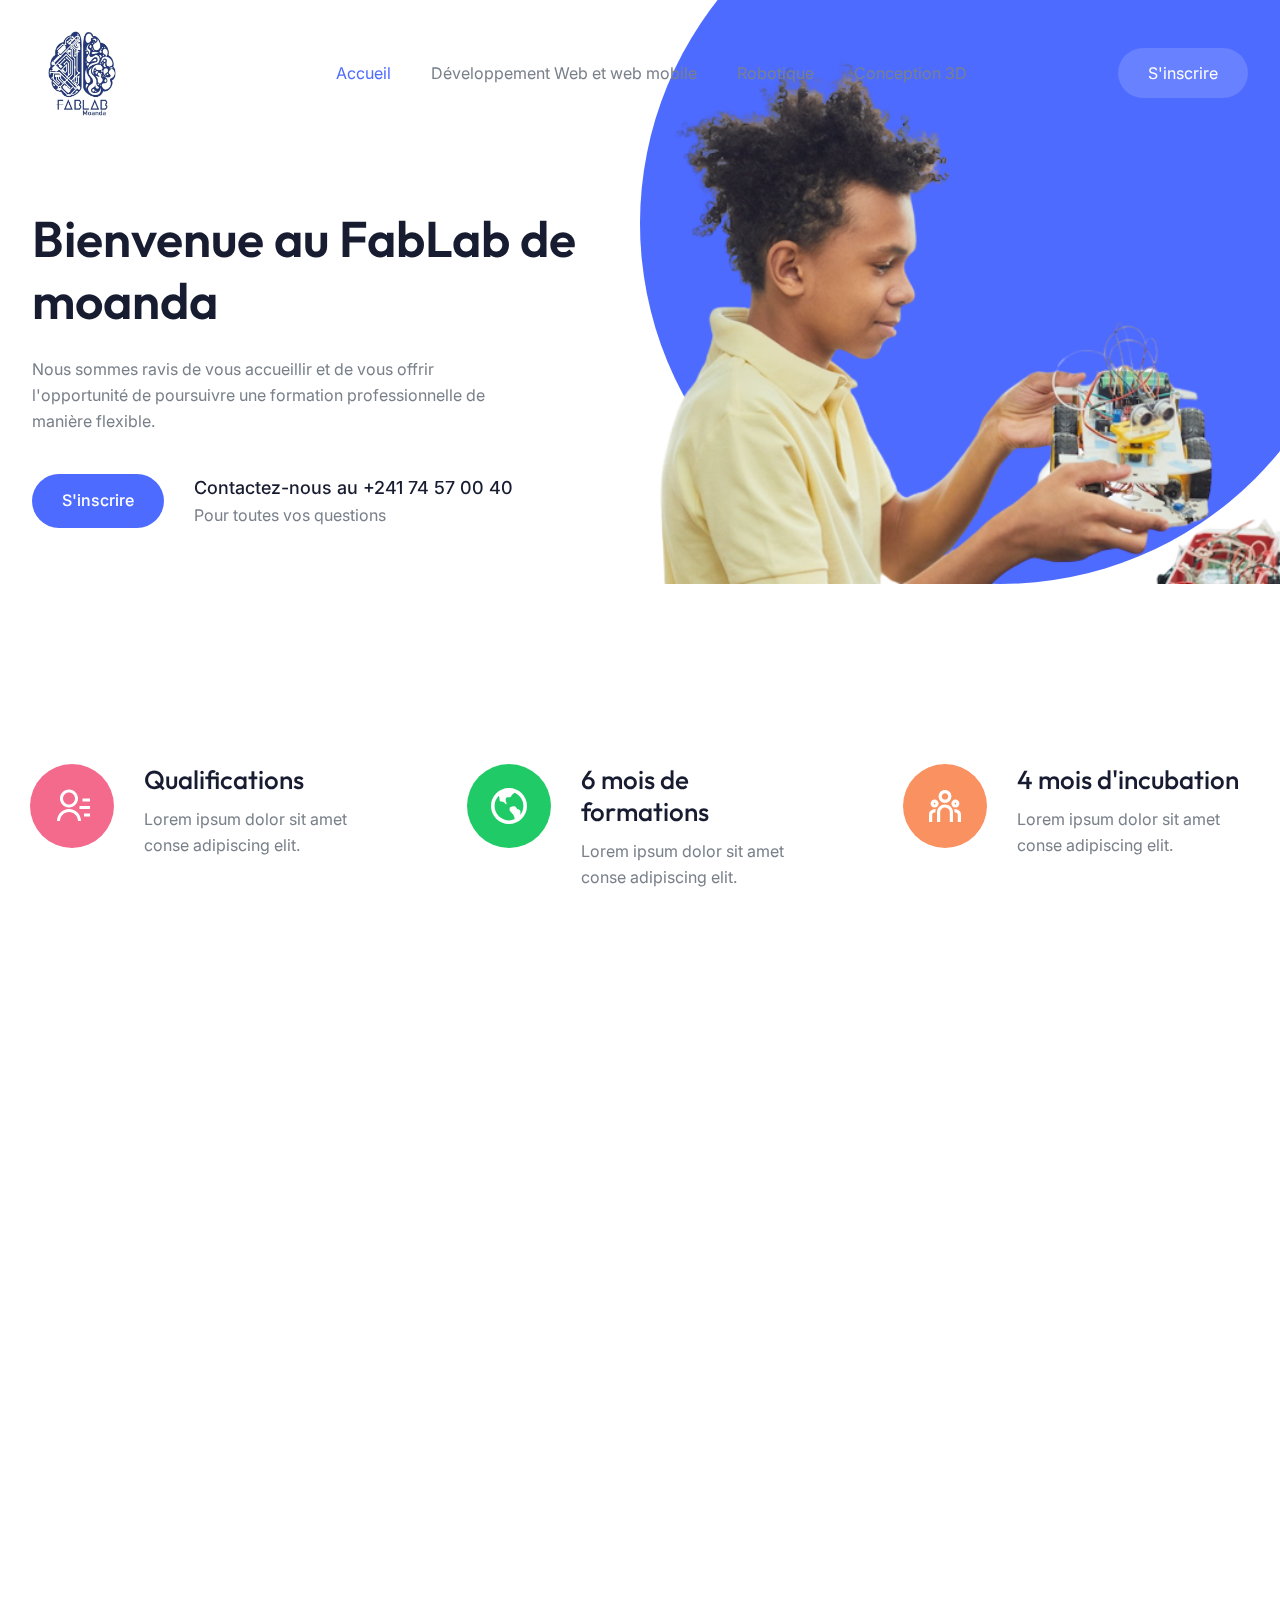
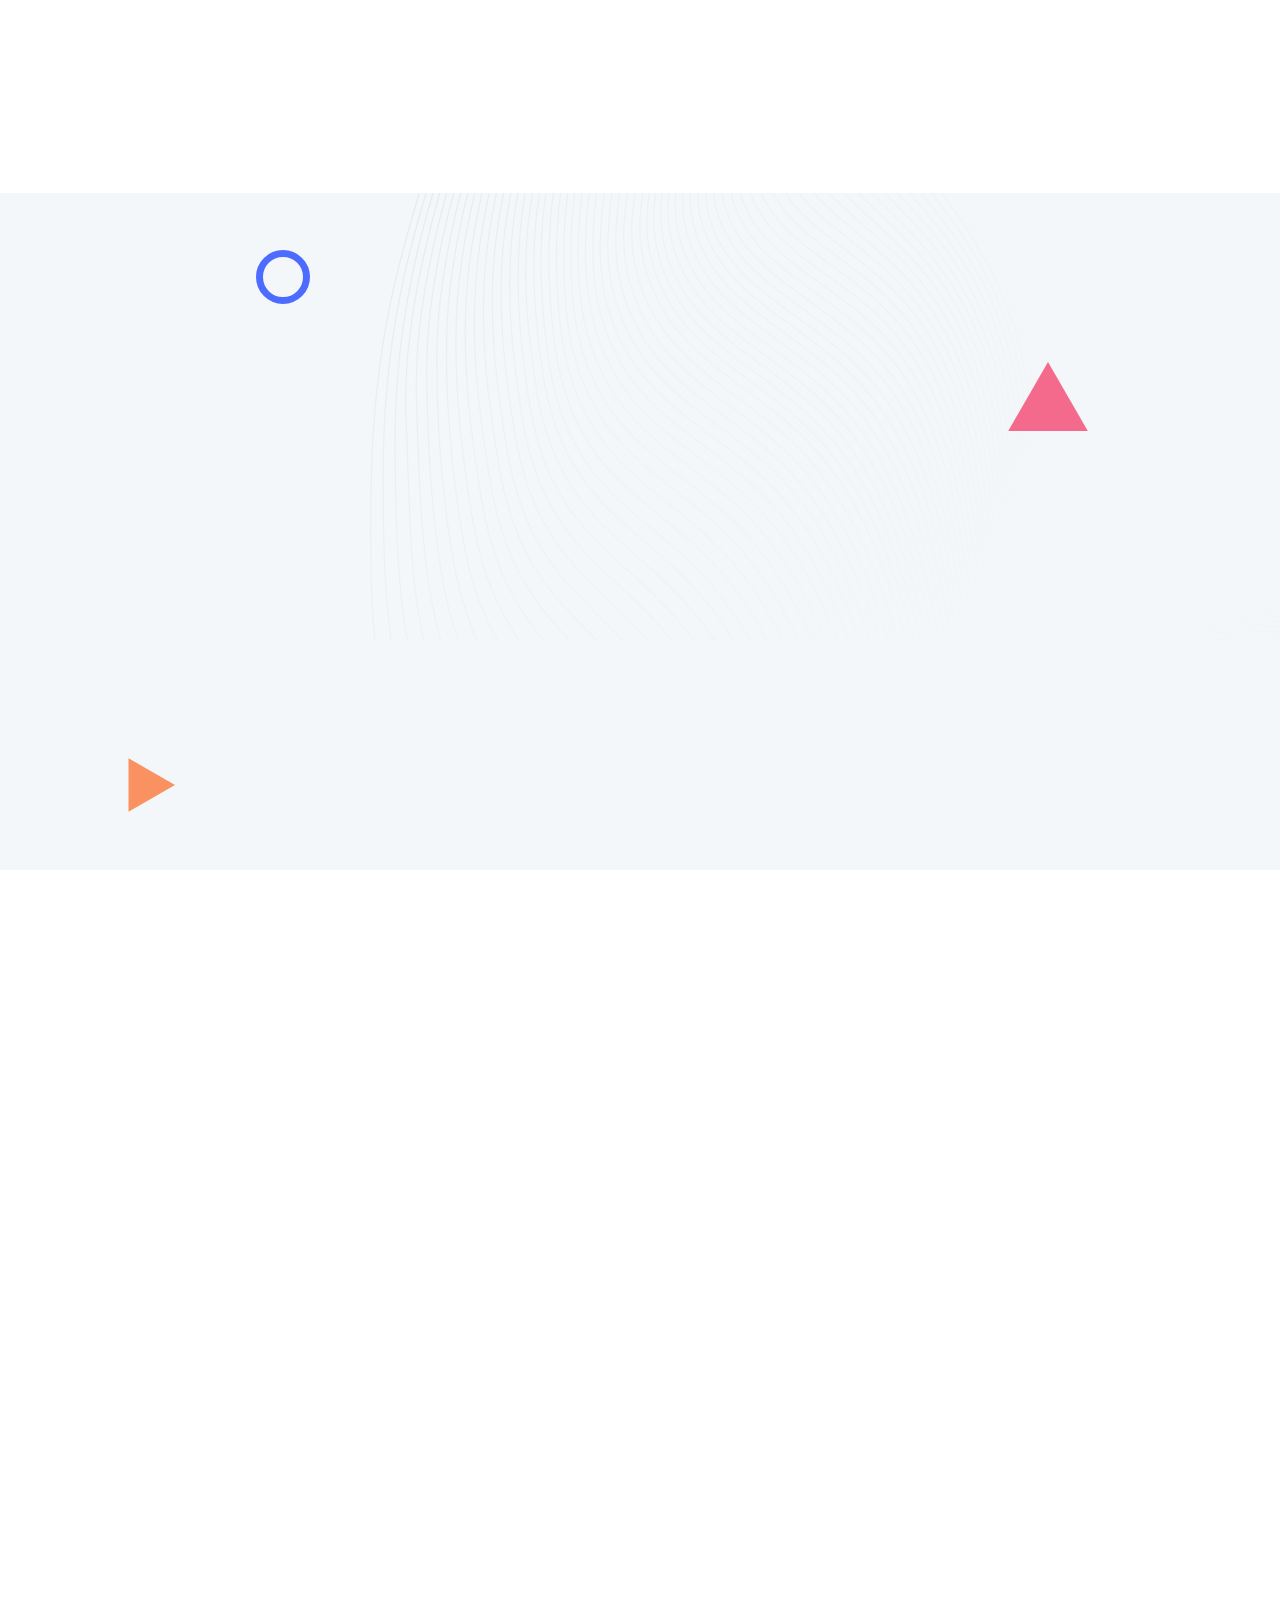
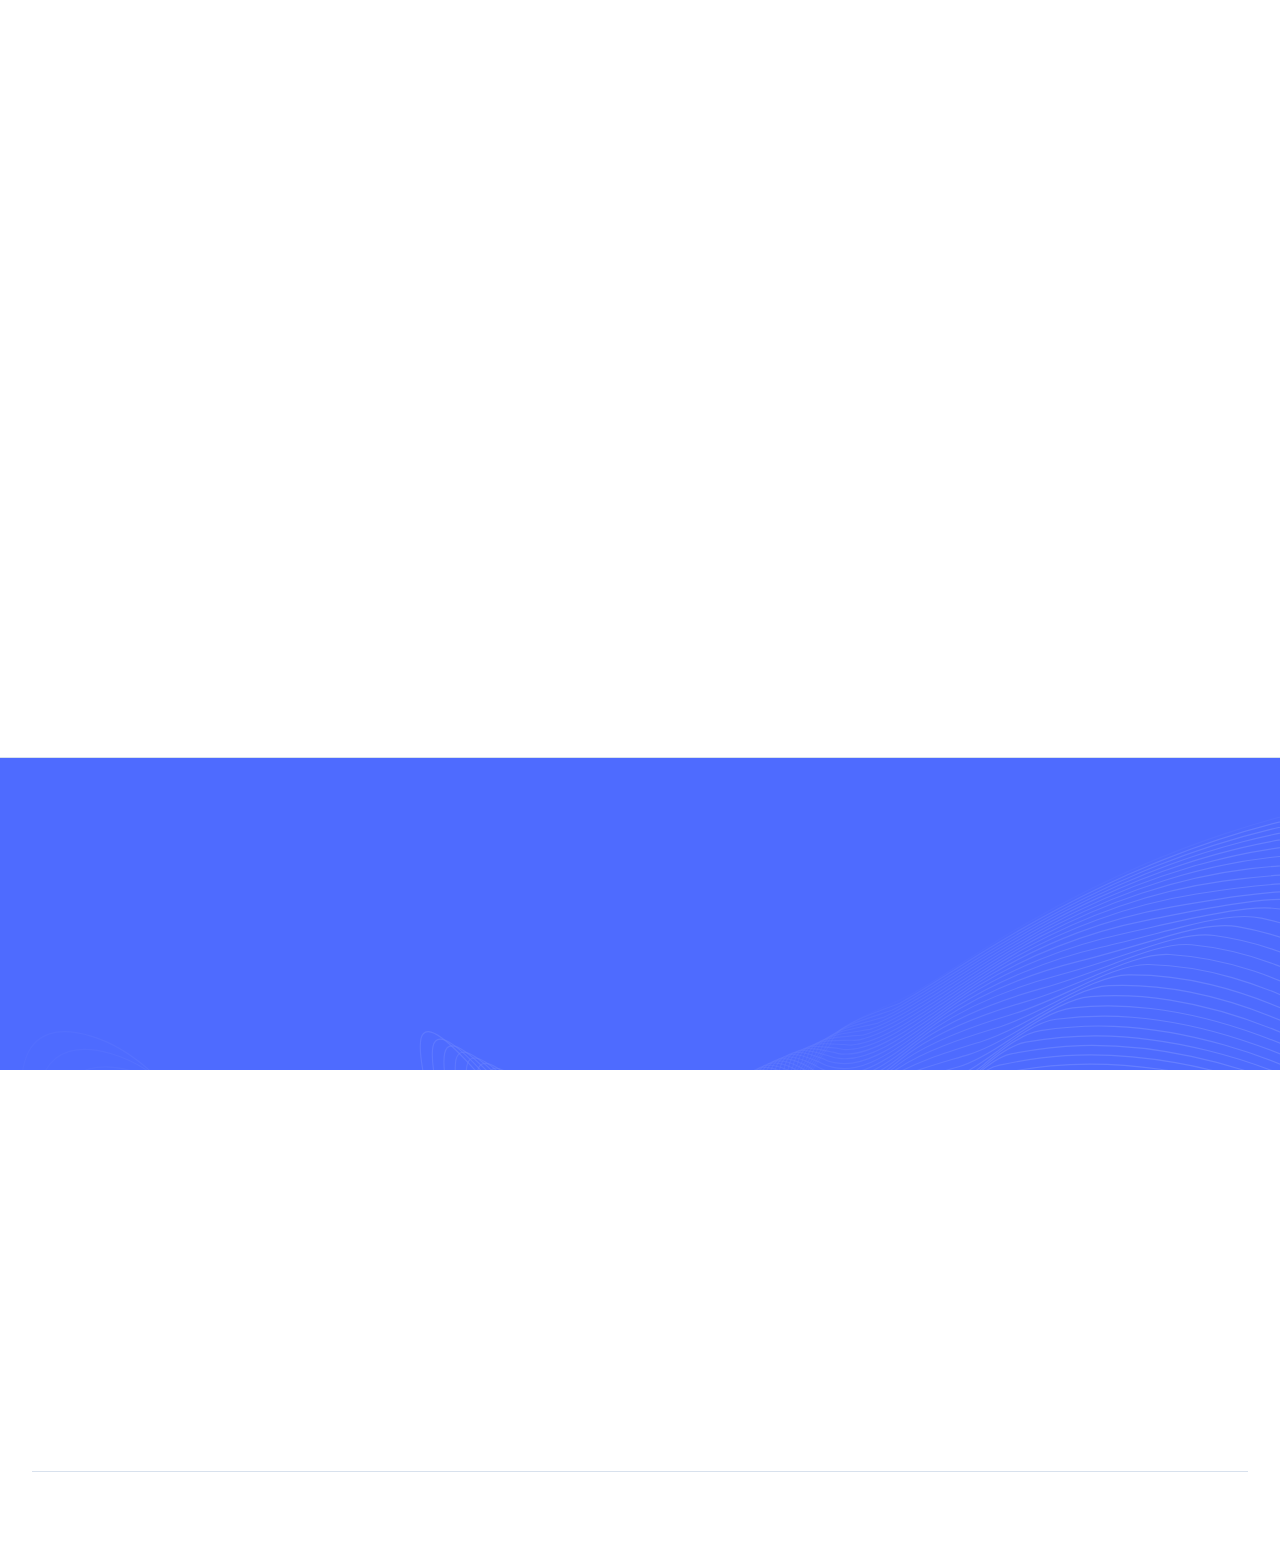
==== index.html @ 54ecd638 "saùme" ====
<!DOCTYPE html>
<html lang="en">
  <head>
    <meta charset="UTF-8" />
    <meta http-equiv="X-UA-Compatible" content="IE=edge" />
    <meta name="viewport" content="width=device-width, initial-scale=1.0" />
    <title>FabLab | Accueil</title>
  <link rel="icon" href="favicon.ico"><link href="style.css" rel="stylesheet"></head>
  <body
    x-data="{ page: 'home', 'darkMode': true, 'stickyMenu': false, 'navigationOpen': false, 'scrollTop': false }"
    x-init="
         darkMode = JSON.parse(localStorage.getItem('darkMode'));
         $watch('darkMode', value => localStorage.setItem('darkMode', JSON.stringify(value)))"
    :class="{'b eh': darkMode === true}"
  >
    <!-- ===== Header Start ===== -->
    <header
  class="g s r vd ya cj"
  :class="{ 'hh sm _k dj bl ll' : stickyMenu }"
  @scroll.window="stickyMenu = (window.pageYOffset > 20) ? true : false"
>
  <div class="bb ze ki xn 2xl:ud-px-0 oo wf yf i">
    <div class="vd to/4 tc wf yf">
      <a href="index.html">
        <img class="om" src="./images/Screenshot_20221228-154338_Lite.jpg" alt="Logo Light" width="100" />
        <img class="xc nm" src="./images/Screenshot_20221228-154338_Lite.jpg" alt="Logo Dark" width="100" />
      </a>

      <!-- Hamburger Toggle BTN -->
      <button class="po rc" @click="navigationOpen = !navigationOpen">
        <span class="rc i pf re pd">
          <span class="du-block h q vd yc">
            <span class="rc i r s eh um tg te rd eb ml jl dl" :class="{ 'ue el': !navigationOpen }"></span>
            <span class="rc i r s eh um tg te rd eb ml jl fl" :class="{ 'ue qr': !navigationOpen }"></span>
            <span class="rc i r s eh um tg te rd eb ml jl gl" :class="{ 'ue hl': !navigationOpen }"></span>
          </span>
          <span class="du-block h q vd yc lf">
            <span class="rc eh um tg ml jl el h na r ve yc" :class="{ 'sd dl': !navigationOpen }"></span>
            <span class="rc eh um tg ml jl qr h s pa vd rd" :class="{ 'sd rr': !navigationOpen }"></span>
          </span>
        </span>
      </button>
      <!-- Hamburger Toggle BTN -->
    </div>

    <div
      class="vd wo/4 sd qo f ho oo wf yf"
      :class="{ 'd hh rm sr td ud qg ug jc yh': navigationOpen }"
    >
      <nav>
        <ul class="tc _o sf yo cg ep">
          <li><a href="index.html" class="xl" :class="{ 'mk': page === 'home' }">Accueil</a></li>
          
          <li><a href="./dev.html" class="xl">Développement Web et web mobile</a></li>
          
          <li><a href="./robotique.html" class="xl" >Robotique</a></li>
          
          
          <li><a href="./3d.html" class="xl">Conception 3D</a></li>
         
          
         
        </ul>
      </nav>

      <div class="tc wf ig pb no">
        

        
        <a href="signup.html" :class="{ 'hh/[0.15]' : page === 'home', 'sh' : page === 'home' && stickyMenu }" class="lk gh dk rg tc wf xf _l gi hi">S'inscrire</a>
      </div>
    </div>
  </div>
</header>

    <!-- ===== Header End ===== -->

    <main>
      <!-- ===== Hero Start ===== -->
      <section class="gj do ir hj sp jr i pg">
        <!-- Hero Images -->
        <div class="xc fn zd/2 2xl:ud-w-187.5 bd 2xl:ud-h-171.5 h q r">
          <img src="images/shape-01.svg" alt="shape" class="xc 2xl:ud-block h t -ud-left-[10%] ua" />
          <img src="images/shape-02.svg" alt="shape" class="xc 2xl:ud-block h u p va" />
          <img src="images/shape-03.svg" alt="shape" class="xc 2xl:ud-block h v w va" />
          <img src="images/shape-04.svg" alt="shape" class="h q r" />
          <img src="./galeries/enginre/pexels-vanessa-loring-7868831-removebg-preview.png" alt="Woman" class="h q r ua" width="737"/>
        </div>

        <!-- Hero Content -->
        <div class="bb ze ki xn 2xl:ud-px-0">
          <div class="tc _o">
            <div class="animate_left jn/2">
              <h1 class="fk vj zp or kk wm wb">Bienvenue au FabLab de moanda</h1>
              <p class="fq">
                Nous sommes ravis de vous accueillir et de vous offrir l'opportunité de poursuivre une formation professionnelle de manière flexible.

              <div class="tc tf yo zf mb">
                <a href="#" class="ek jk lk gh gi hi rg ml il vc _d _l"
                  >S'inscrire</a
                >

                <span class="tc sf">
                  <a href="#" class="inline-block ek xj kk wm"> Contactez-nous au +241 74 57 00 40 </a>
                  <span class="inline-block">Pour toutes vos questions</span>
                </span>
              </div>
            </div>
          </div>
        </div>
      </section>
      <!-- ===== Hero End ===== -->

      <!-- ===== Small Features Start ===== -->
      <section id="features">
        <div class="bb ze ki yn 2xl:ud-px-12.5">
          <div class="tc uf zo xf ap zf bp mq">
            <!-- Small Features Item -->
            <div class="animate_top kn to/3 tc cg oq">
              <div class="tc wf xf cf ae cd rg mh">
                <img src="images/icon-01.svg" alt="Icon" />
              </div>
              <div>
                <h4 class="ek yj go kk wm xb">Qualifications</h4>
                <p>Lorem ipsum dolor sit amet conse adipiscing elit.</p>
              </div>
            </div>

            <!-- Small Features Item -->
            <div class="animate_top kn to/3 tc cg oq">
              <div class="tc wf xf cf ae cd rg nh">
                <img src="images/icon-02.svg" alt="Icon" />
              </div>
              <div>
                <h4 class="ek yj go kk wm xb">6 mois de formations</h4>
                <p>Lorem ipsum dolor sit amet conse adipiscing elit.</p>
              </div>
            </div>

            <!-- Small Features Item -->
            <div class="animate_top kn to/3 tc cg oq">
              <div class="tc wf xf cf ae cd rg oh">
                <img src="images/icon-03.svg" alt="Icon" />
              </div>
              <div>
                <h4 class="ek yj go kk wm xb">4 mois d'incubation</h4>
                <p>Lorem ipsum dolor sit amet conse adipiscing elit.</p>
              </div>
            </div>
          </div>
        </div>
      </section>
      <!-- ===== Small Features End ===== -->

      <!-- ===== About Start ===== -->
      <section class="ji gp uq 2xl:ud-py-35 pg">
        <div class="bb ze ki xn wq">
          <div class="tc wf gg qq">
            <!-- About Images -->
            <div class="animate_left xc gn gg jn/2 i">
              <div>
                <img src="images/shape-05.svg" alt="Shape" class="h -ud-left-5 x" />
                <img src="./galeries/enginre/peti.jpg" alt="About" class="ib" />
                <img src="images/about-02.png" alt="About" />
              </div>
              <div>
                <img src="images/shape-06.svg" alt="Shape" />
                <img src="images/about-03.png" alt="About" class="ob gb" />
                <img src="images/shape-07.svg" alt="Shape" class="bb" />
              </div>
            </div>

            <!-- About Content -->
            <div class="animate_right jn/2">
              <h4 class="ek yj mk gb">Qui sommes nous ?</h4>
              <h2 class="fk vj zp pr kk wm qb">Nous sommes le FabLab de Moanda</h2>
              <p class="uo">Un fablab est un espace de travail et de création qui met à disposition des machines et des outils de fabrication numérique pour permettre aux personnes qui s'y rendent de développer et de réaliser des projets de conception et de fabrication de manière autonome. <br>
              Cette année, à Moanda, la <b>COMILOG</b> offre une formation à toutes personnes passionnées du numérique. 
              </p>

              
            </div>
          </div>
        </div>
      </section>
      <!-- ===== About End ===== -->

      <!-- ===== Team Start ===== -->

      

      <section class="i pg ji gp uq">
        <!-- Bg Shapes -->
        <span class="rc h s r vd fd/5 fh rm"></span>
        <img src="images/shape-08.svg" alt="Shape Bg" class="h q r" />
        <img src="images/shape-09.svg" alt="Shape" class="of h y z/2" />
        <img src="images/shape-10.svg" alt="Shape" class="h _ aa" />
        <img src="images/shape-11.svg" alt="Shape" class="of h m ba" />

        <!-- Section Title Start -->
        <div
          x-data="{ sectionTitle: `Quelles sont nos formations`, sectionTitleText: `Au Fablab de Moanda, nous formons dans trois principaux domaines.`}"
        >
          <div class="animate_top bb ze rj ki xn vq">
    <h2
            x-text="sectionTitle"
            class="fk vj pr kk wm on/5 gq/2 bb _b"
    >
    </h2>
    <p class="bb on/5 wo/5 hq" x-text="sectionTitleText"></p>
</div>


        </div>
        <!-- Section Title End -->

        <!-- =============partie galeries ================================= -->
      <section class="ji gp uq">
        <div class="bb ye ki xn vq jb jo">
          <div class="wc qf pn xo zf iq">
            <!-- Blog Item -->
            <div class="animate_top sg vk rm xm">
              <div class="c rc i z-1 pg">
                <img class="w-full" src="./galeries/emile-perron-xrVDYZRGdw4-unsplash.jpg" alt="Blog" />

                
              </div>

              <div class="yh">
                <div class="tc uf wf ag jq">
                  
                  <div class="tc wf ag">
                    <img src="images/icon-calender.svg" alt="Calender" />
                    <p>Durée: <b>10 mois</b></p>
                  </div>
                </div>
                <h4 class="ek tj ml il kk wm xl eq lb">
                  <a href="blog-single.html">Développement web et web mobile</a>
                </h4>
                <br>
                <a href="./blog-single.html" class="vc ek rg lk gh sl ml il gi hi"
                    >Voir plus</a
                  >
              </div>
            </div>

            <!-- Blog Item -->
            <div class="animate_top sg vk rm xm">
              <div class="c rc i z-1 pg">
                <img class="w-full" src="./galeries/possessed-photography-g29arbbvPjo-unsplash.jpg" alt="Blog" />

                
              </div>

              <div class="yh">
                <div class="tc uf wf ag jq">
                  <div class="tc wf ag">
                    <img src="images/icon-calender.svg" alt="Calender" />
                    <p>Durée: <b>10 mois</b></p>
                  </div>
                </div>
                <h4 class="ek tj ml il kk wm xl eq lb">
                  <a href="blog-single.html">Robotique</a>
                </h4>
                <br>
                <a href="./blog-single.html" class="vc ek rg lk gh sl ml il gi hi"
                    >Voir plus</a
                  >
              </div>
              
            </div>

            <!-- Blog Item -->
            <div class="animate_top sg vk rm xm">
              <div class="c rc i z-1 pg">
                <img class="w-full" src="./galeries/M4-PLANT-3D-Rohrleitungsbau.png" alt="Blog" />

                
              </div>

              <div class="yh">
                <div class="tc uf wf ag jq">
                  <div class="tc wf ag">
                    <img src="images/icon-calender.svg" alt="Calender" />
                    <p>Durée: <b>10 mois</b></p>
                  </div>
                </div>
                <h4 class="ek tj ml il kk wm xl eq lb">
                  <a href="blog-single.html">Conception 3D</a>
                </h4>
                <br>
                <a href="./blog-single.html" class="vc ek rg lk gh sl ml il gi hi"
                    >Voir plus</a
                  >
              </div>
            </div>

            

            

            

          
          <!-- Pagination -->
        </div>
      </section>

      <!-- ================fIN Galerie============================ -->
      </section>
      <!-- ===== Team End ===== -->

      <!-- ===== Services Start ===== -->
      <section class="lj tp kr">
        <!-- Section Title Start -->
        <div
          x-data="{ sectionTitle: `Comment la formation se déroulera ?`, sectionTitleText: `Notre formation est composée de trois principales étapes`}"
        >
          <div class="animate_top bb ze rj ki xn vq">
    <h2
            x-text="sectionTitle"
            class="fk vj pr kk wm on/5 gq/2 bb _b"
    >
    </h2>
    <p class="bb on/5 wo/5 hq" x-text="sectionTitleText"></p>
</div>


        </div>
        <!-- Section Title End -->

        <div class="bb ze ki xn yq mb en">
          <div class="wc qf pn xo ng">
            <!-- Service Item -->
            <div class="animate_top sg oi pi zq ml il am cn _m">
              <img src="images/icon-04.svg" alt="Icon" />
              <h4 class="ek zj kk wm nb _b">Qualifications</h4>
              <p>Pendant environ 1 mois, les profils des participants seront en observation. </p>
            </div>

            <!-- Service Item -->
            <div class="animate_top sg oi pi zq ml il am cn _m">
              <img src="images/icon-05.svg" alt="Icon" />
              <h4 class="ek zj kk wm nb _b">6 mois de formations</h4>
              <p>Pendant ces 6 mois, les personnes qualifiées apprendrons des compétences techniniques avec des coachs pour chaque domaine</p>
            </div>

            <!-- Service Item -->
            <div class="animate_top sg oi pi zq ml il am cn _m">
              <img src="images/icon-06.svg" alt="Icon" />
              <h4 class="ek zj kk wm nb _b">4 mois d'incubation</h4>
              <p>Pendant ce temps, les apprenants seronst en immersion dans la <b>COMILOG</b></p>
            </div>

            
          </div>
        </div>
      </section>
      <!-- ===== Services End ===== -->

      <!-- ===== Pricing Table Start ===== -->
      
      <!-- ===== Pricing Table End ===== -->

      <!-- ===== Projects Start ===== -->
      
      <!-- ===== Projects End ===== -->

      <!-- ===== Testimonials Start ===== -->
      

      
      <!-- ===== Counter End ===== -->

      <!-- ===== Clients Start ===== -->
      <section class="pj vp mr">
        <!-- Section Title Start -->
        <div
          x-data="{ sectionTitle: `Nos partenaires`, sectionTitleText: `Plusieurs entreprises nous ont fait confiance et nous ont aidé dans ce projet.`}"
        >
          <div class="animate_top bb ze rj ki xn vq">
    <h2
            x-text="sectionTitle"
            class="fk vj pr kk wm on/5 gq/2 bb _b"
    >
    </h2>
    <p class="bb on/5 wo/5 hq" x-text="sectionTitleText"></p>
</div>


        </div>
        <!-- Section Title End -->

        <div class="bb ze ah ch pm hj xp ki xn 2xl:ud-px-49 bc">
          <div class="wc rf qn zf cp kq xf wf">
            <a href="#" class="rc animate_top">
              <img class="th wl ml il zl om" src="./logo/comilog_1.jpg" alt="Clients" />
              
            </a>
            <a href="#" class="rc animate_top">
              <img class="tk ml il zl om" src="./logo/footer-logo.png" alt="Clients" />
              
            </a>
            <a href="#" class="rc animate_top">
              <img class="tk ml il zl om" src="./logo/téléchargement (4).jpg" alt="Clients" />
              
            </a>
            <a href="#" class="rc animate_top">
              <img class="tk ml il zl om" src="./logo/téléchargement (5).jpg" alt="Clients" />
              
            </a>
            <a href="#" class="rc animate_top">
              <img class="tk ml il zl om" src="./logo/téléchargement (5).png" alt="Clients" />
              
            </a>
            <a href="#" class="rc animate_top">
              <img class="tk ml il zl om" src="./logo/vignette_simplon.png" alt="Clients" />
              
            </a>
          </div>
        </div>
      </section>
      <!-- ===== Clients End ===== -->

      

      
      <!-- ===== Contact End ===== -->

      <!-- ===== CTA Start ===== -->
      <section class="i pg gh ji">
  <!-- Bg Shape -->
  <img class="h p q" src="images/shape-16.svg" alt="Bg Shape" />

  <div class="bb ye i z-10 ki xn dr">
    <div class="tc uf sn tn un gg">
      <div class="animate_left to/2">
        <h2 class="fk vj zp pr lk ac">
            Ne ratez pas cette opportunité qui peut changer votre vie !
        </h2>
        <p class="lk">
            .
        </p>
      </div>
      <div class="animate_right bf">
        <a href="#" class="vc ek kk hh rg ol il cm gi hi">
            S'inscrire
        </a>
      </div>
    </div>
  </div>
</section>

      <!-- ===== CTA End ===== -->
    </main>
    <!-- ===== Footer Start ===== -->
    <footer>
  <div class="bb ze ki xn 2xl:ud-px-0">
    <!-- Footer Top -->
    <div class="ji gp">
      <div class="tc uf ap gg fp">
        <div class="animate_top zd/2 to/4">
          <a href="index.html">
            <img src="./images/Screenshot_20221228-154338_Lite.jpg" alt="Logo" class="om" width="100" />
           
          </a>

          <p class="lc fb">Merci d'avoir visité notre site web</p>

          <ul class="tc wf cg">
            <li>
              <a href="#">
                <svg class="vh ul cl il" width="24" height="24" viewBox="0 0 24 24" fill="none" xmlns="http://www.w3.org/2000/svg">
                  <g clip-path="url(#clip0_48_1499)">
                    <path d="M14 13.5H16.5L17.5 9.5H14V7.5C14 6.47 14 5.5 16 5.5H17.5V2.14C17.174 2.097 15.943 2 14.643 2C11.928 2 10 3.657 10 6.7V9.5H7V13.5H10V22H14V13.5Z" fill="" />
                  </g>
                  <defs>
                    <clipPath id="clip0_48_1499">
                      <rect width="24" height="24" fill="white" />
                    </clipPath>
                  </defs>
                </svg>
              </a>
            </li>
            <li>
              <a href="#">
                <svg class="vh ul cl il" width="24" height="24" viewBox="0 0 24 24" fill="none" xmlns="http://www.w3.org/2000/svg">
                  <g clip-path="url(#clip0_48_1502)">
                    <path
                      d="M22.162 5.65593C21.3985 5.99362 20.589 6.2154 19.76 6.31393C20.6337 5.79136 21.2877 4.96894 21.6 3.99993C20.78 4.48793 19.881 4.82993 18.944 5.01493C18.3146 4.34151 17.4803 3.89489 16.5709 3.74451C15.6615 3.59413 14.7279 3.74842 13.9153 4.18338C13.1026 4.61834 12.4564 5.30961 12.0771 6.14972C11.6978 6.98983 11.6067 7.93171 11.818 8.82893C10.1551 8.74558 8.52832 8.31345 7.04328 7.56059C5.55823 6.80773 4.24812 5.75098 3.19799 4.45893C2.82628 5.09738 2.63095 5.82315 2.63199 6.56193C2.63199 8.01193 3.36999 9.29293 4.49199 10.0429C3.828 10.022 3.17862 9.84271 2.59799 9.51993V9.57193C2.59819 10.5376 2.93236 11.4735 3.54384 12.221C4.15532 12.9684 5.00647 13.4814 5.95299 13.6729C5.33661 13.84 4.6903 13.8646 4.06299 13.7449C4.32986 14.5762 4.85 15.3031 5.55058 15.824C6.25117 16.345 7.09712 16.6337 7.96999 16.6499C7.10247 17.3313 6.10917 17.8349 5.04687 18.1321C3.98458 18.4293 2.87412 18.5142 1.77899 18.3819C3.69069 19.6114 5.91609 20.2641 8.18899 20.2619C15.882 20.2619 20.089 13.8889 20.089 8.36193C20.089 8.18193 20.084 7.99993 20.076 7.82193C20.8949 7.2301 21.6016 6.49695 22.163 5.65693L22.162 5.65593Z"
                      fill=""
                    />
                  </g>
                  <defs>
                    <clipPath id="clip0_48_1502">
                      <rect width="24" height="24" fill="white" />
                    </clipPath>
                  </defs>
                </svg>
              </a>
            </li>
            <li>
              <a href="#">
                <svg class="vh ul cl il" width="24" height="24" viewBox="0 0 24 24" fill="none" xmlns="http://www.w3.org/2000/svg">
                  <g clip-path="url(#clip0_48_1505)">
                    <path
                      d="M6.94 5.00002C6.93974 5.53046 6.72877 6.03906 6.35351 6.41394C5.97825 6.78883 5.46944 6.99929 4.939 6.99902C4.40857 6.99876 3.89997 6.78779 3.52508 6.41253C3.1502 6.03727 2.93974 5.52846 2.94 4.99802C2.94027 4.46759 3.15124 3.95899 3.5265 3.5841C3.90176 3.20922 4.41057 2.99876 4.941 2.99902C5.47144 2.99929 5.98004 3.21026 6.35492 3.58552C6.72981 3.96078 6.94027 4.46959 6.94 5.00002ZM7 8.48002H3V21H7V8.48002ZM13.32 8.48002H9.34V21H13.28V14.43C13.28 10.77 18.05 10.43 18.05 14.43V21H22V13.07C22 6.90002 14.94 7.13002 13.28 10.16L13.32 8.48002Z"
                      fill=""
                    />
                  </g>
                  <defs>
                    <clipPath id="clip0_48_1505">
                      <rect width="24" height="24" fill="white" />
                    </clipPath>
                  </defs>
                </svg>
              </a>
            </li>
            <li>
              <a href="#">
                <svg class="vh ul cl il" width="24" height="24" viewBox="0 0 24 24" xmlns="http://www.w3.org/2000/svg">
                  <g clip-path="url(#clip0_48_1508)">
                    <path
                      d="M7.443 5.3501C8.082 5.3501 8.673 5.4001 9.213 5.5481C9.70301 5.63814 10.1708 5.82293 10.59 6.0921C10.984 6.3391 11.279 6.6861 11.475 7.1311C11.672 7.5761 11.77 8.1211 11.77 8.7141C11.77 9.4071 11.623 10.0001 11.279 10.4451C10.984 10.8911 10.492 11.2861 9.902 11.5831C10.738 11.8311 11.377 12.2761 11.77 12.8691C12.164 13.4631 12.41 14.2051 12.41 15.0461C12.41 15.7391 12.262 16.3321 12.016 16.8271C11.77 17.3221 11.377 17.7671 10.934 18.0641C10.4528 18.3825 9.92084 18.6165 9.361 18.7561C8.771 18.9051 8.181 19.0041 7.591 19.0041H1V5.3501H7.443ZM7.049 10.8901C7.59 10.8901 8.033 10.7421 8.377 10.4951C8.721 10.2481 8.869 9.8021 8.869 9.2581C8.869 8.9611 8.819 8.6641 8.721 8.4671C8.623 8.2691 8.475 8.1201 8.279 7.9721C8.082 7.8731 7.885 7.7741 7.639 7.7251C7.393 7.6751 7.148 7.6751 6.852 7.6751H4V10.8911H7.05L7.049 10.8901ZM7.197 16.7281C7.492 16.7281 7.787 16.6781 8.033 16.6291C8.28138 16.5819 8.51628 16.4805 8.721 16.3321C8.92139 16.1873 9.08903 16.002 9.213 15.7881C9.311 15.5411 9.41 15.2441 9.41 14.8981C9.41 14.2051 9.213 13.7101 8.82 13.3641C8.426 13.0671 7.885 12.9191 7.246 12.9191H4V16.7291H7.197V16.7281ZM16.689 16.6781C17.082 17.0741 17.672 17.2721 18.459 17.2721C19 17.2721 19.492 17.1241 19.885 16.8771C20.279 16.5801 20.525 16.2831 20.623 15.9861H23.033C22.639 17.1731 22.049 18.0141 21.263 18.5581C20.475 19.0531 19.541 19.3501 18.41 19.3501C17.6864 19.3523 16.9688 19.2179 16.295 18.9541C15.6887 18.7266 15.148 18.3529 14.721 17.8661C14.2643 17.4107 13.9267 16.8498 13.738 16.2331C13.492 15.5901 13.393 14.8981 13.393 14.1061C13.393 13.3641 13.492 12.6721 13.738 12.0281C13.9745 11.4082 14.3245 10.8378 14.77 10.3461C15.213 9.9011 15.754 9.5061 16.344 9.2581C17.0007 8.99416 17.7022 8.85969 18.41 8.8621C19.246 8.8621 19.984 9.0111 20.623 9.3571C21.263 9.7031 21.754 10.0991 22.148 10.6931C22.5499 11.2636 22.8494 11.8998 23.033 12.5731C23.131 13.2651 23.18 13.9581 23.131 14.7491H16C16 15.5411 16.295 16.2831 16.689 16.6791V16.6781ZM19.787 11.4841C19.443 11.1381 18.902 10.9401 18.262 10.9401C17.82 10.9401 17.475 11.0391 17.18 11.1871C16.885 11.3361 16.689 11.5341 16.492 11.7321C16.311 11.9234 16.1912 12.1643 16.148 12.4241C16.098 12.6721 16.049 12.8691 16.049 13.0671H20.475C20.377 12.3251 20.131 11.8311 19.787 11.4841V11.4841ZM15.459 6.2901H20.967V7.6261H15.46V6.2901H15.459Z"
                    />
                  </g>
                  <defs>
                    <clipPath id="clip0_48_1508">
                      <rect width="24" height="24" fill="white" />
                    </clipPath>
                  </defs>
                </svg>
              </a>
            </li>
          </ul>
        </div>

        <div class="vd ro tc sf rn un gg vn">
          <div class="animate_top">
            <h4 class="kk wm tj ec">Quick Links</h4>

            <ul>
              <li><a href="#" class="sc xl vb">Accueil</a></li>
              <li><a href="#" class="sc xl vb">Nos formations</a></li>
              
            </ul>
          </div>

          <div class="animate_top">
            <h4 class="kk wm tj ec">Services</h4>

            <ul>
              <li><a href="#" class="sc xl vb">Développement Web</a></li>
              <li><a href="#" class="sc xl vb">Conception 3D</a></li>
              <li><a href="#" class="sc xl vb">Robotique</a></li>
            
            </ul>
          </div>

          

          <div class="animate_top">
          </div>

        </div>
      </div>
    </div>
    <!-- Footer Top -->

    <!-- Footer Bottom -->
    <div class="bh ch pm tc uf sf yo wf xf ap cg fp bj">
      <div class="animate_top">
        <ul class="tc wf gg">
          <li><a href="#" class="xl">Fr</a></li>
          
        </ul>
      </div>

      <div class="animate_top">
        <p>&copy; 2023. Tous droits réservés par <b>OGOOUE LABS</b></p>
      </div>
    </div>
    <!-- Footer Bottom -->
  </div>
</footer>

    <!-- ===== Footer End ===== -->

    <!-- ====== Back To Top Start ===== -->
    <button
  class="xc wf xf ie ld vg sr gh tr g sa ta _a"
  @click="window.scrollTo({top: 0, behavior: 'smooth'})"
  @scroll.window="scrollTop = (window.pageYOffset > 50) ? true : false"
  :class="{ 'uc' : scrollTop }"
>
  <svg class="uh se qd" xmlns="http://www.w3.org/2000/svg" viewBox="0 0 512 512">
    <path d="M233.4 105.4c12.5-12.5 32.8-12.5 45.3 0l192 192c12.5 12.5 12.5 32.8 0 45.3s-32.8 12.5-45.3 0L256 173.3 86.6 342.6c-12.5 12.5-32.8 12.5-45.3 0s-12.5-32.8 0-45.3l192-192z" />
  </svg>
</button>

    <!-- ====== Back To Top End ===== -->

    <script>
      //  Pricing Table
      const setup = () => {
        return {
          isNavOpen: false,

          billPlan: 'monthly',

          plans: [
            {
              name: 'Starter',
              price: {
                monthly: 29,
                annually: 29 * 12 - 199,
              },
              features: ['400 GB Storaget', 'Unlimited Photos & Videos', 'Exclusive Support'],
            },
            {
              name: 'Growth Plan',
              price: {
                monthly: 59,
                annually: 59 * 12 - 100,
              },
              features: ['400 GB Storaget', 'Unlimited Photos & Videos', 'Exclusive Support'],
            },
            {
              name: 'Business',
              price: {
                monthly: 139,
                annually: 139 * 12 - 100,
              },
              features: ['400 GB Storaget', 'Unlimited Photos & Videos', 'Exclusive Support'],
            },
          ],
        };
      };
    </script>
  <script defer src="bundle.js"></script></body>
</html>
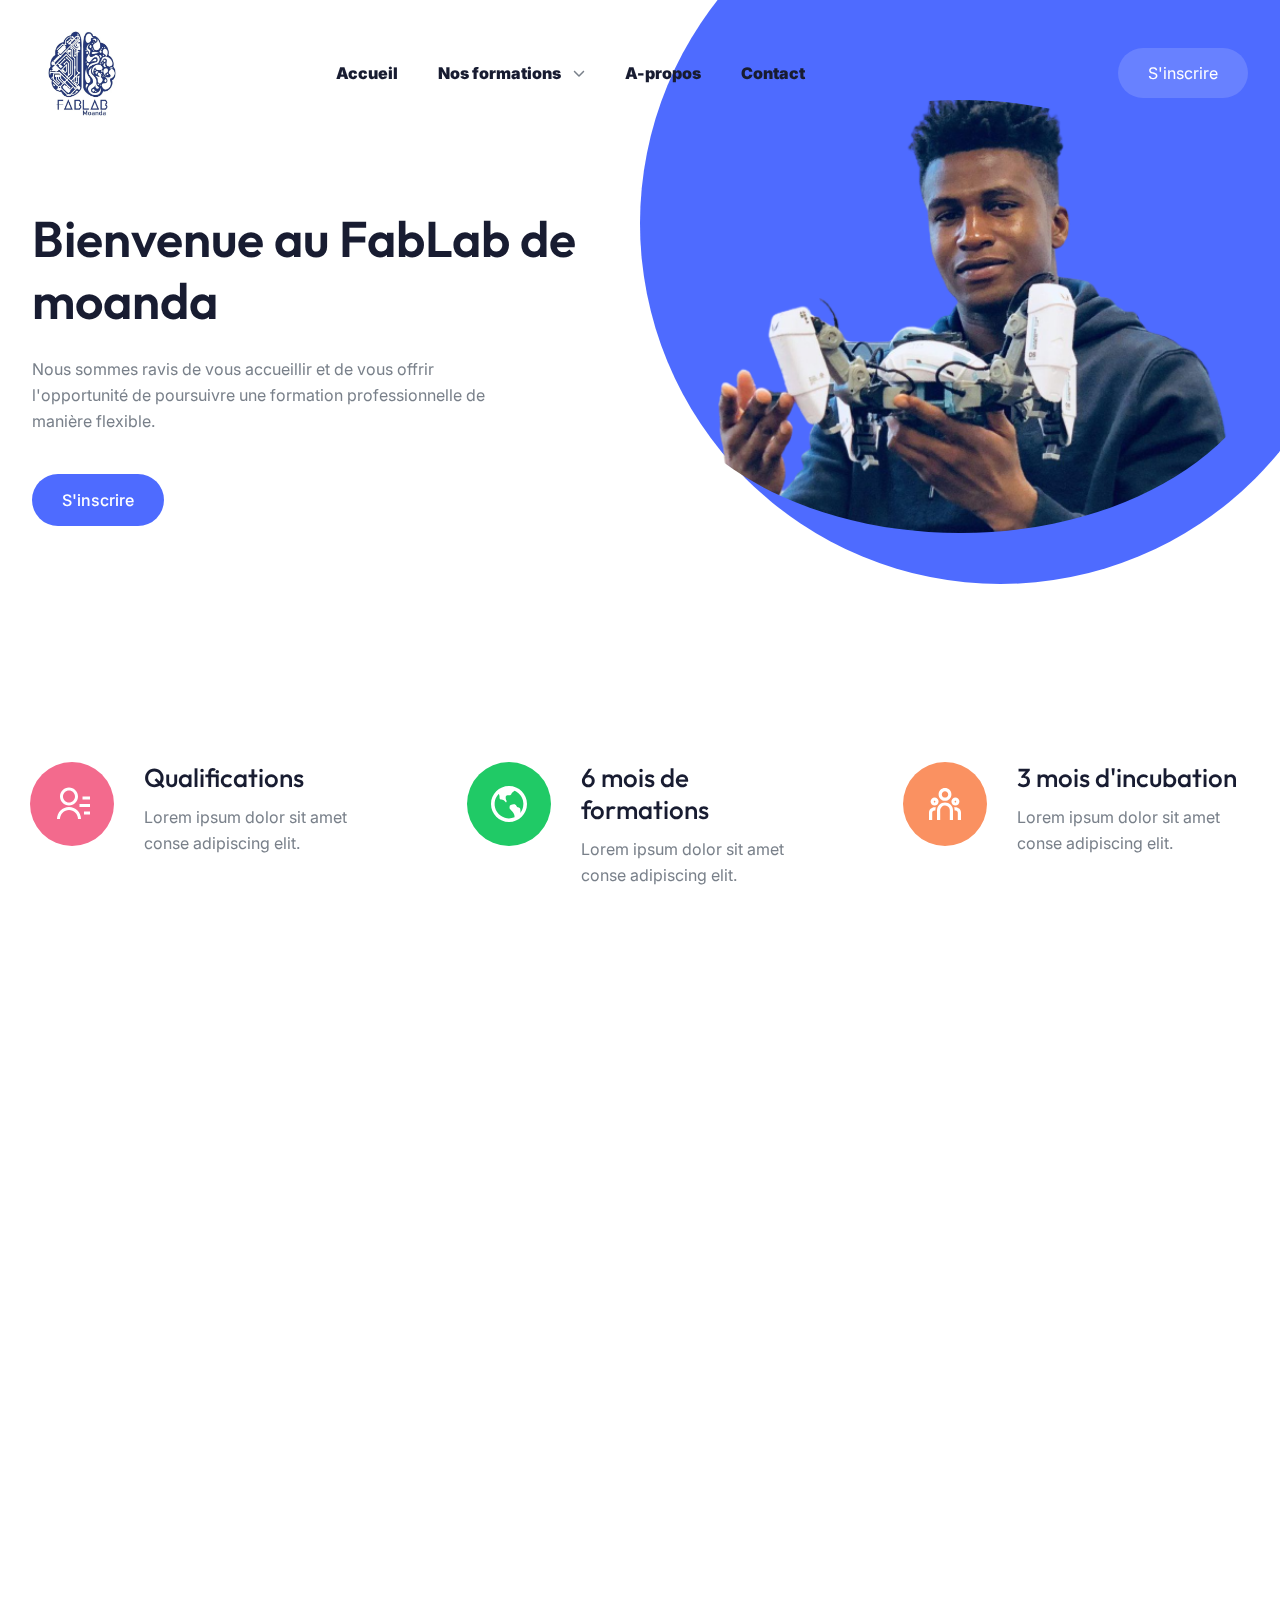
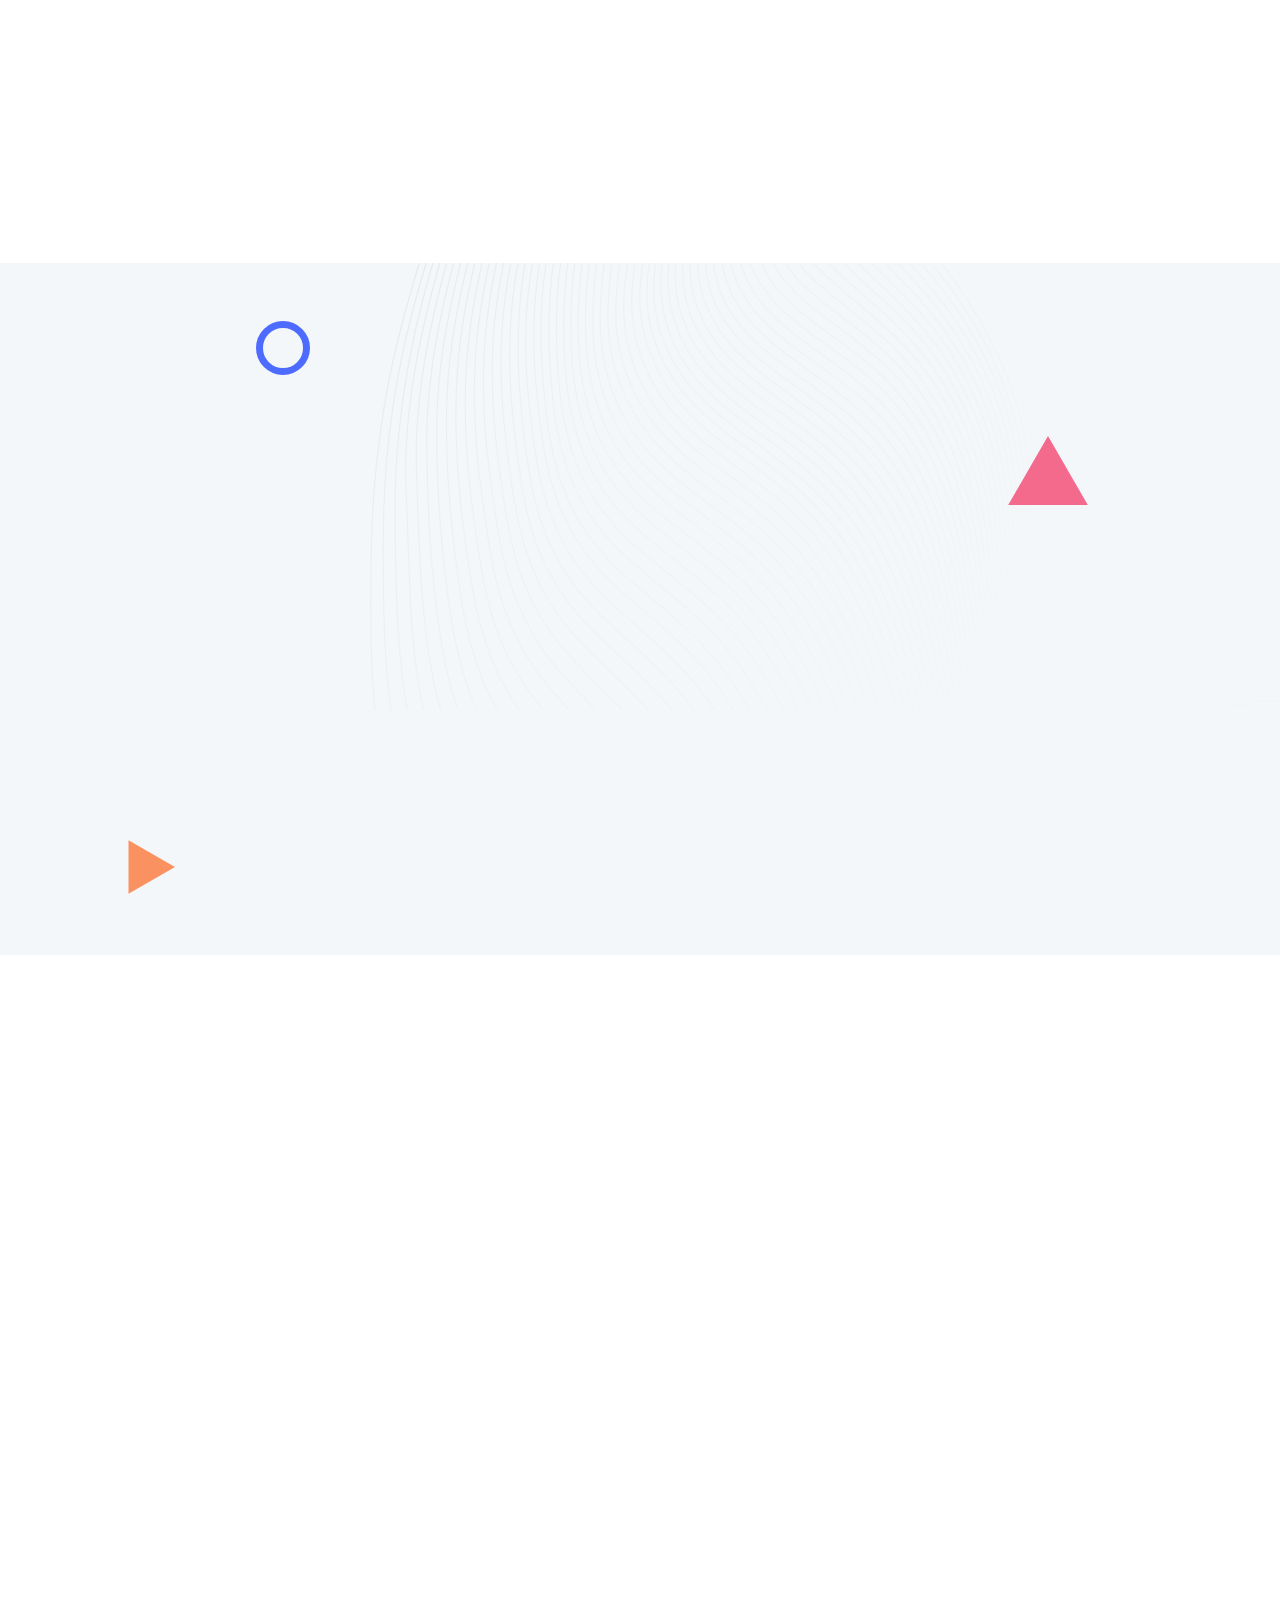
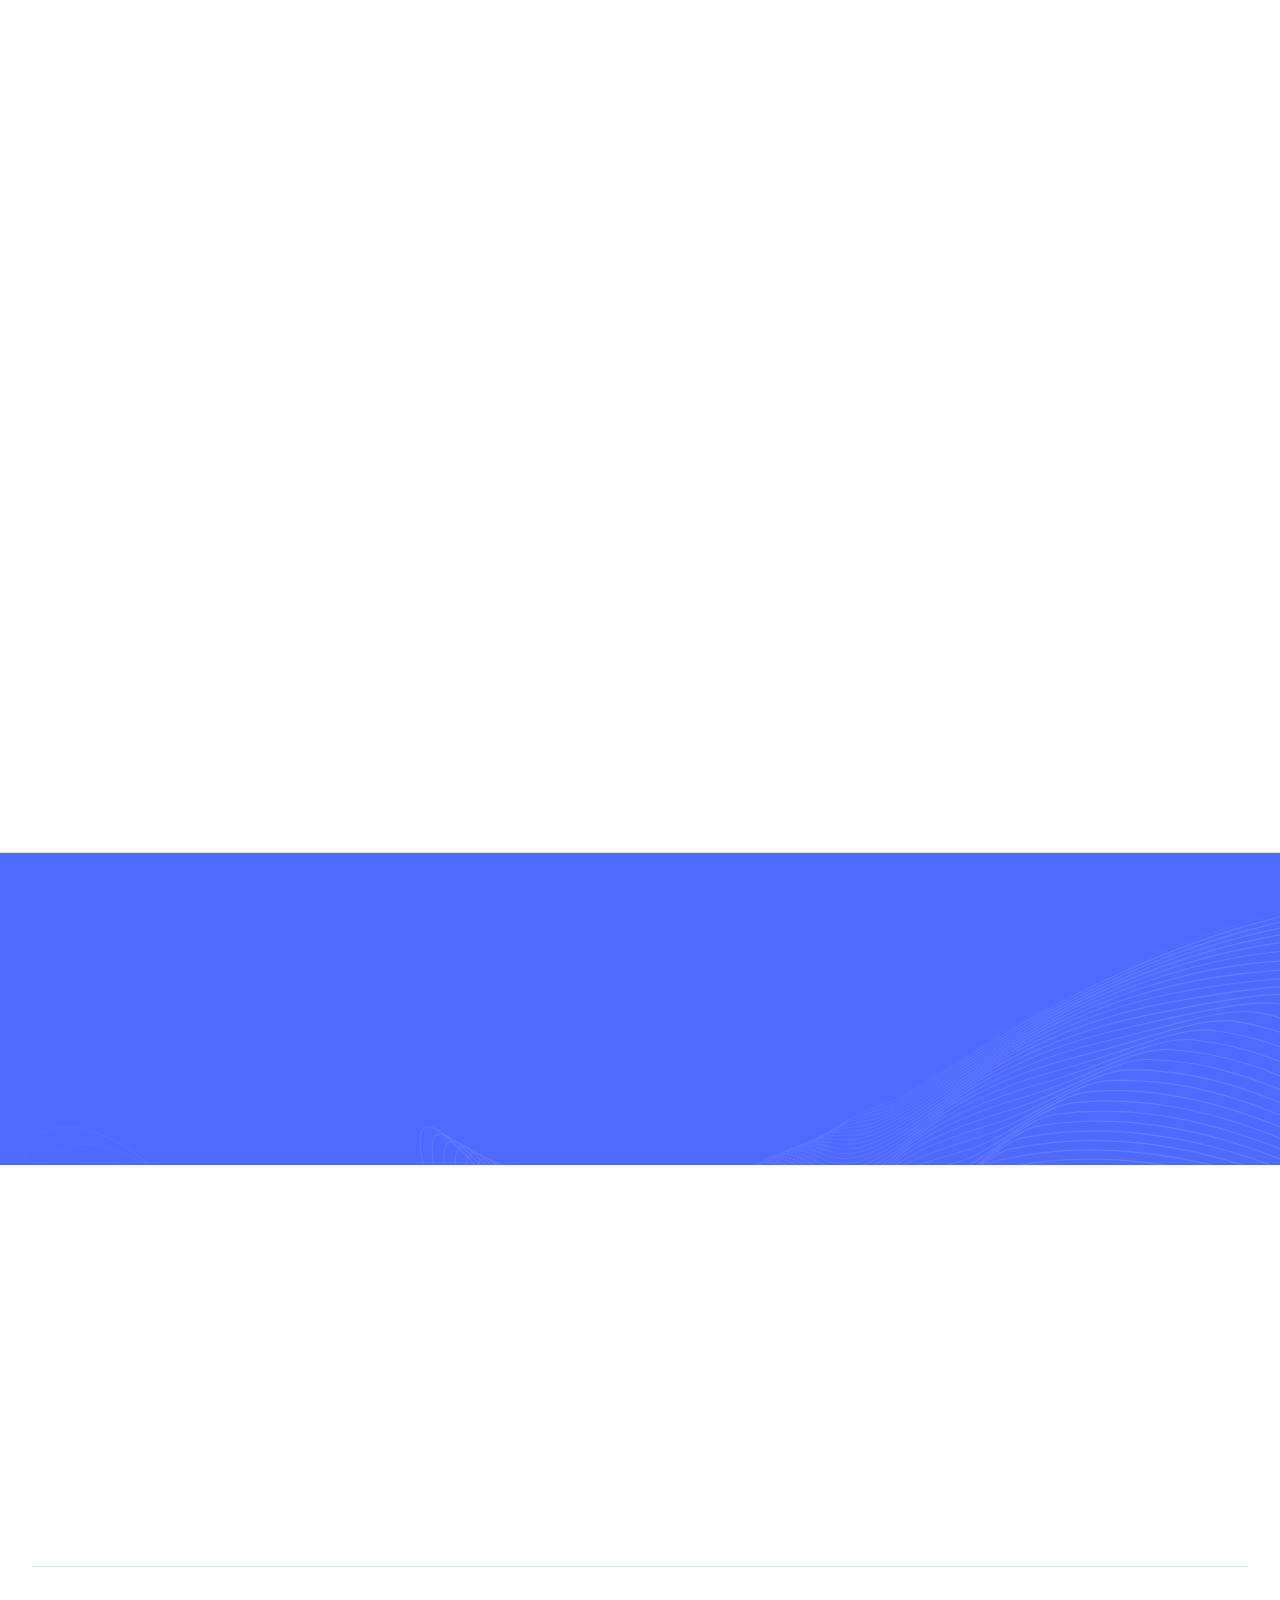
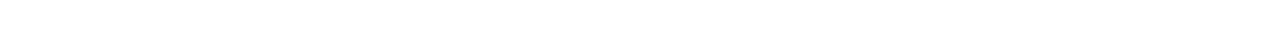
==== commit 2cf8d8af: "ajouts" ====
--- a/index.html
+++ b/index.html
@@ -5,7 +5,8 @@
     <meta http-equiv="X-UA-Compatible" content="IE=edge" />
     <meta name="viewport" content="width=device-width, initial-scale=1.0" />
     <title>FabLab | Accueil</title>
-  <link rel="icon" href="favicon.ico"><link href="style.css" rel="stylesheet"></head>
+    <link rel="icon" href="./images/Screenshot_20221228-154338_Lite.jpg"><link href="style.css" rel="stylesheet"></head>
+
   <body
     x-data="{ page: 'home', 'darkMode': true, 'stickyMenu': false, 'navigationOpen': false, 'scrollTop': false }"
     x-init="
@@ -49,18 +50,43 @@
     >
       <nav>
         <ul class="tc _o sf yo cg ep">
-          <li><a href="index.html" class="xl" :class="{ 'mk': page === 'home' }">Accueil</a></li>
-          
-          <li><a href="./dev.html" class="xl">Développement Web et web mobile</a></li>
-          
-          <li><a href="./robotique.html" class="xl" >Robotique</a></li>
+          <li><a href="index.html" class="xl black">Accueil</a></li>
           
           
-          <li><a href="./3d.html" class="xl">Conception 3D</a></li>
+          <li class="c i black" x-data="{ dropdown: false }">
+            <a
+              href="#"
+              class="xl tc wf yf bg"
+              @click.prevent="dropdown = !dropdown"
+              :class="{ 'mk': page === 'blog-grid' || page === 'blog-single' || page === 'signin' || page === 'signup' || page === '404' }"
+            >
+              Nos formations
+  
+              <svg
+              :class="{ 'wh': dropdown }"
+              class="th mm we fd pf" xmlns="http://www.w3.org/2000/svg" viewBox="0 0 512 512">
+                <path d="M233.4 406.6c12.5 12.5 32.8 12.5 45.3 0l192-192c12.5-12.5 12.5-32.8 0-45.3s-32.8-12.5-45.3 0L256 338.7 86.6 169.4c-12.5-12.5-32.8-12.5-45.3 0s-12.5 32.8 0 45.3l192 192z" />
+              </svg>
+            </a>
+  
+            <!-- Dropdown Start -->
+            <ul class="a" :class="{ 'tc': dropdown }">
+              <li><a href="./dev.html" class="xl" :class="{ 'mk': page === 'blog-grid' }">Développement Web et web mobile</a></li>
+              <li><a href="./robotique.html" class="xl" :class="{ 'mk': page === 'blog-single' }">Robotique</a></li>
+              <li><a href="./3d.html" class="xl" :class="{ 'mk': page === 'signin' }">Conception 3D</a></li>
+              
+            </ul>
+            <!-- Dropdown End -->
+          </li>
+
+          <li><a href="./apropos.html" class="xl black" >A-propos</a></li>
+          <li><a href="./contact.html" class="xl black" >Contact</a></li>
          
           
          
         </ul>
+
+        
       </nav>
 
       <div class="tc wf ig pb no">
@@ -84,7 +110,7 @@
           <img src="images/shape-02.svg" alt="shape" class="xc 2xl:ud-block h u p va" />
           <img src="images/shape-03.svg" alt="shape" class="xc 2xl:ud-block h v w va" />
           <img src="images/shape-04.svg" alt="shape" class="h q r" />
-          <img src="./galeries/enginre/pexels-vanessa-loring-7868831-removebg-preview.png" alt="Woman" class="h q r ua" width="737"/>
+          <img src="./galeries/enginre/pexels-vanessa-loring-7868831-removebg-preview.png" alt="Woman" class="h q r ua" width="737" style="margin-top: 100px; border-radius: 50%;" />
         </div>
 
         <!-- Hero Content -->
@@ -101,8 +127,8 @@
                 >
 
                 <span class="tc sf">
-                  <a href="#" class="inline-block ek xj kk wm"> Contactez-nous au +241 74 57 00 40 </a>
-                  <span class="inline-block">Pour toutes vos questions</span>
+                  <a href="#" class="inline-block ek xj kk wm">  </a>
+                  <span class="inline-block"></span>
                 </span>
               </div>
             </div>
@@ -143,7 +169,7 @@
                 <img src="images/icon-03.svg" alt="Icon" />
               </div>
               <div>
-                <h4 class="ek yj go kk wm xb">4 mois d'incubation</h4>
+                <h4 class="ek yj go kk wm xb">3 mois d'incubation</h4>
                 <p>Lorem ipsum dolor sit amet conse adipiscing elit.</p>
               </div>
             </div>
@@ -160,12 +186,12 @@
             <div class="animate_left xc gn gg jn/2 i">
               <div>
                 <img src="images/shape-05.svg" alt="Shape" class="h -ud-left-5 x" />
-                <img src="./galeries/enginre/peti.jpg" alt="About" class="ib" />
-                <img src="images/about-02.png" alt="About" />
+                <img src="./galeries/enginre/peti.jpg" alt="About" class="ib" style="border-radius: 5px;" />
+                <img src="./galeries/enginre/lolp.jpg" alt="About" style="width: 290px; border-radius: 5px;" />
               </div>
               <div>
                 <img src="images/shape-06.svg" alt="Shape" />
-                <img src="images/about-03.png" alt="About" class="ob gb" />
+                <img src="./galeries/enginre/Computer screen, code, program, 1080x2160 wallpaper.jpg" alt="About" class="ob gb" style=" width: 290px !important; height: 500px; border-radius: 5px;" />
                 <img src="images/shape-07.svg" alt="Shape" class="bb" />
               </div>
             </div>
@@ -235,10 +261,10 @@
                   </div>
                 </div>
                 <h4 class="ek tj ml il kk wm xl eq lb">
-                  <a href="blog-single.html">Développement web et web mobile</a>
+                  <a href="./dev.html">Développement web et web mobile</a>
                 </h4>
                 <br>
-                <a href="./blog-single.html" class="vc ek rg lk gh sl ml il gi hi"
+                <a href="./dev.html" class="vc ek rg lk gh sl ml il gi hi"
                     >Voir plus</a
                   >
               </div>
@@ -260,10 +286,10 @@
                   </div>
                 </div>
                 <h4 class="ek tj ml il kk wm xl eq lb">
-                  <a href="blog-single.html">Robotique</a>
+                  <a href="./robotique.html">Robotique</a>
                 </h4>
                 <br>
-                <a href="./blog-single.html" class="vc ek rg lk gh sl ml il gi hi"
+                <a href="./robotique.html" class="vc ek rg lk gh sl ml il gi hi"
                     >Voir plus</a
                   >
               </div>
@@ -286,10 +312,10 @@
                   </div>
                 </div>
                 <h4 class="ek tj ml il kk wm xl eq lb">
-                  <a href="blog-single.html">Conception 3D</a>
+                  <a href="./3d.html">Conception 3D</a>
                 </h4>
                 <br>
-                <a href="./blog-single.html" class="vc ek rg lk gh sl ml il gi hi"
+                <a href="./3d.html" class="vc ek rg lk gh sl ml il gi hi"
                     >Voir plus</a
                   >
               </div>
@@ -348,7 +374,7 @@
             <!-- Service Item -->
             <div class="animate_top sg oi pi zq ml il am cn _m">
               <img src="images/icon-06.svg" alt="Icon" />
-              <h4 class="ek zj kk wm nb _b">4 mois d'incubation</h4>
+              <h4 class="ek zj kk wm nb _b">3 mois d'incubation</h4>
               <p>Pendant ce temps, les apprenants seronst en immersion dans la <b>COMILOG</b></p>
             </div>
 
@@ -537,26 +563,37 @@
 
         <div class="vd ro tc sf rn un gg vn">
           <div class="animate_top">
-            <h4 class="kk wm tj ec">Quick Links</h4>
+            <h4 class="kk wm tj ec">Liens utiles</h4>
 
             <ul>
-              <li><a href="#" class="sc xl vb">Accueil</a></li>
-              <li><a href="#" class="sc xl vb">Nos formations</a></li>
+              <li><a href="./index.html" class="sc xl vb">Accueil</a></li>
+              <li><a href="./apropos.html" class="sc xl vb">A propos</a></li>
+              <li><a href="./contact.html" class="sc xl vb">Contact</a></li>
               
             </ul>
           </div>
 
           <div class="animate_top">
-            <h4 class="kk wm tj ec">Services</h4>
+            <h4 class="kk wm tj ec">Nos formations</h4>
 
             <ul>
-              <li><a href="#" class="sc xl vb">Développement Web</a></li>
-              <li><a href="#" class="sc xl vb">Conception 3D</a></li>
-              <li><a href="#" class="sc xl vb">Robotique</a></li>
+              <li><a href="./dev.html" class="sc xl vb">Développement Web</a></li>
+              <li><a href="./3d.html" class="sc xl vb">Conception 3D</a></li>
+              <li><a href="./robotique.html" class="sc xl vb">Robotique</a></li>
             
             </ul>
           </div>
 
+          <div class="animate_top">
+            <h4 class="kk wm tj ec">Contact</h4>
+
+            <ul>
+              <li><a href="mailto:fablab@gmail.com" class="sc xl vb">fablab@gmail.com</a></li>
+              <li><a href="tel:074570040" class="sc xl vb">074 57 00 40</a></li>
+              <li><a href="#" class="sc xl vb">Lieu: Moanda</a></li>
+            
+            </ul>
+          </div>
           
 
           <div class="animate_top">
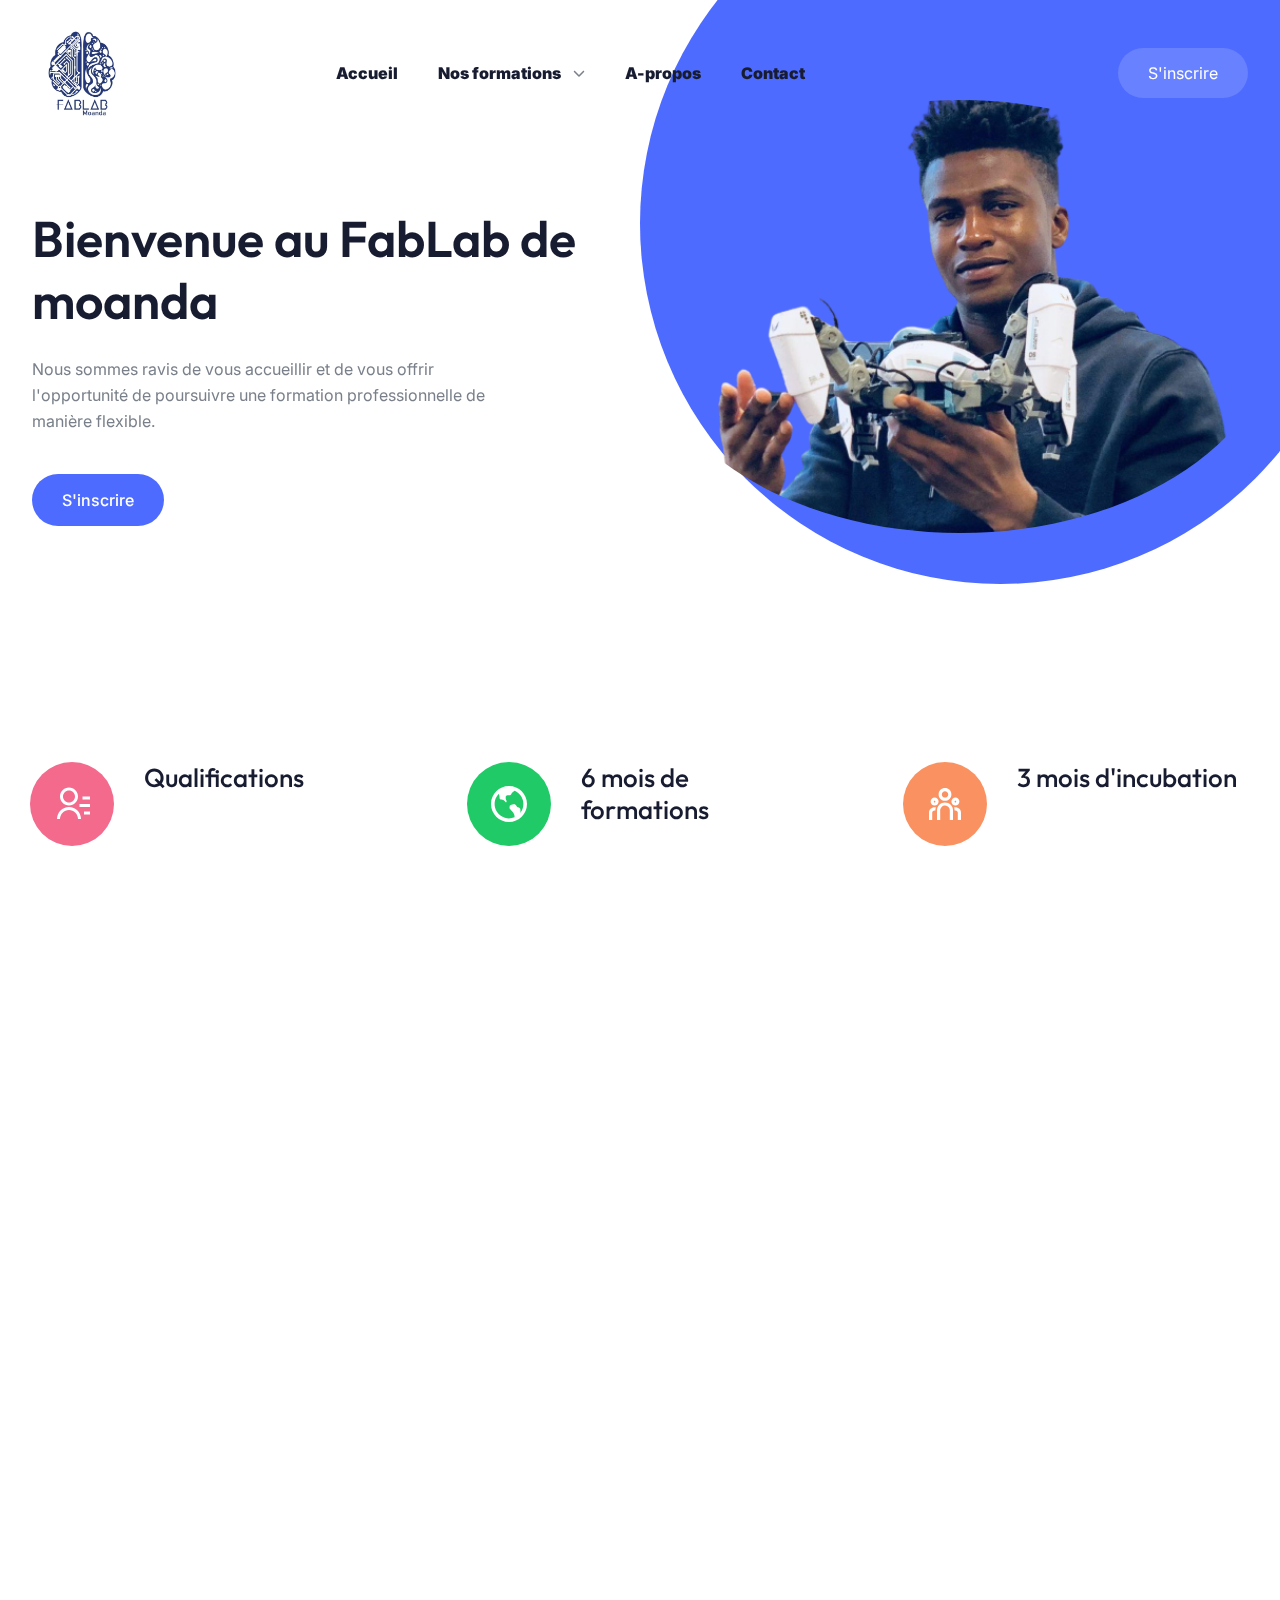
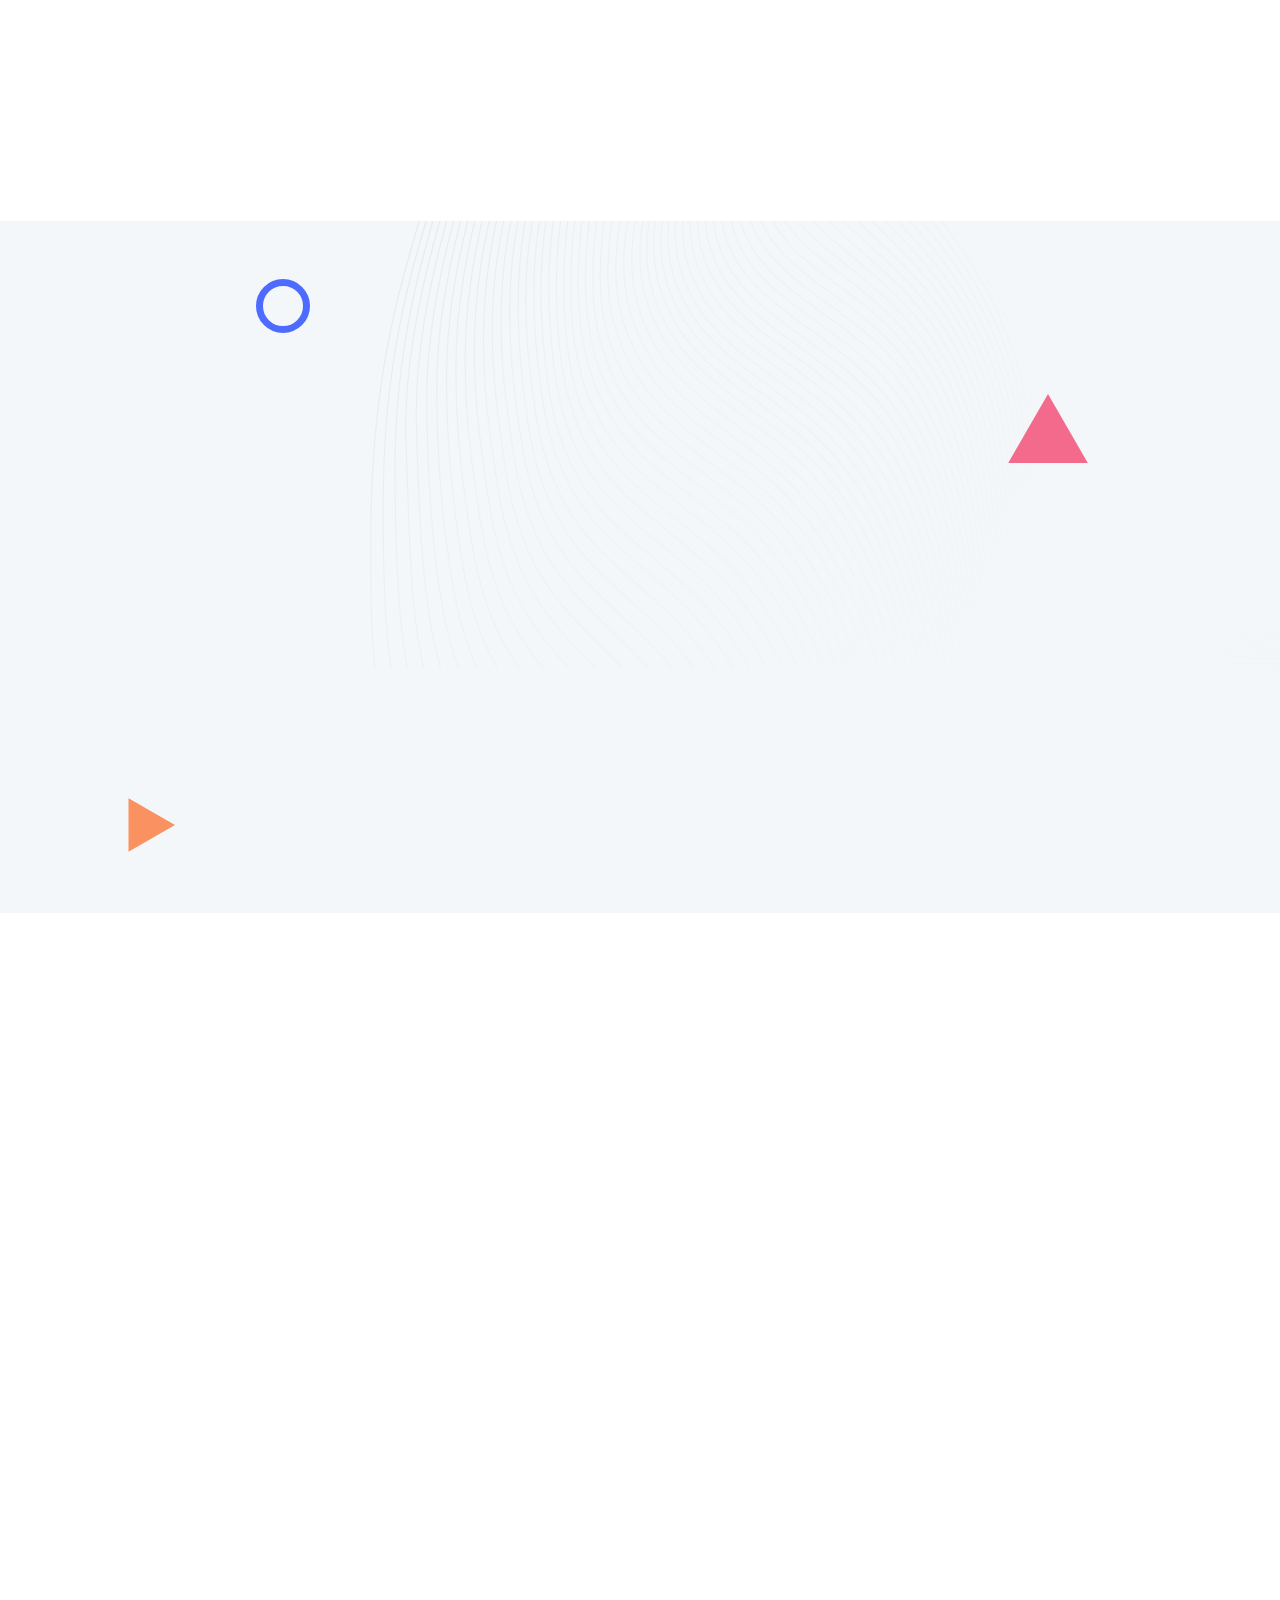
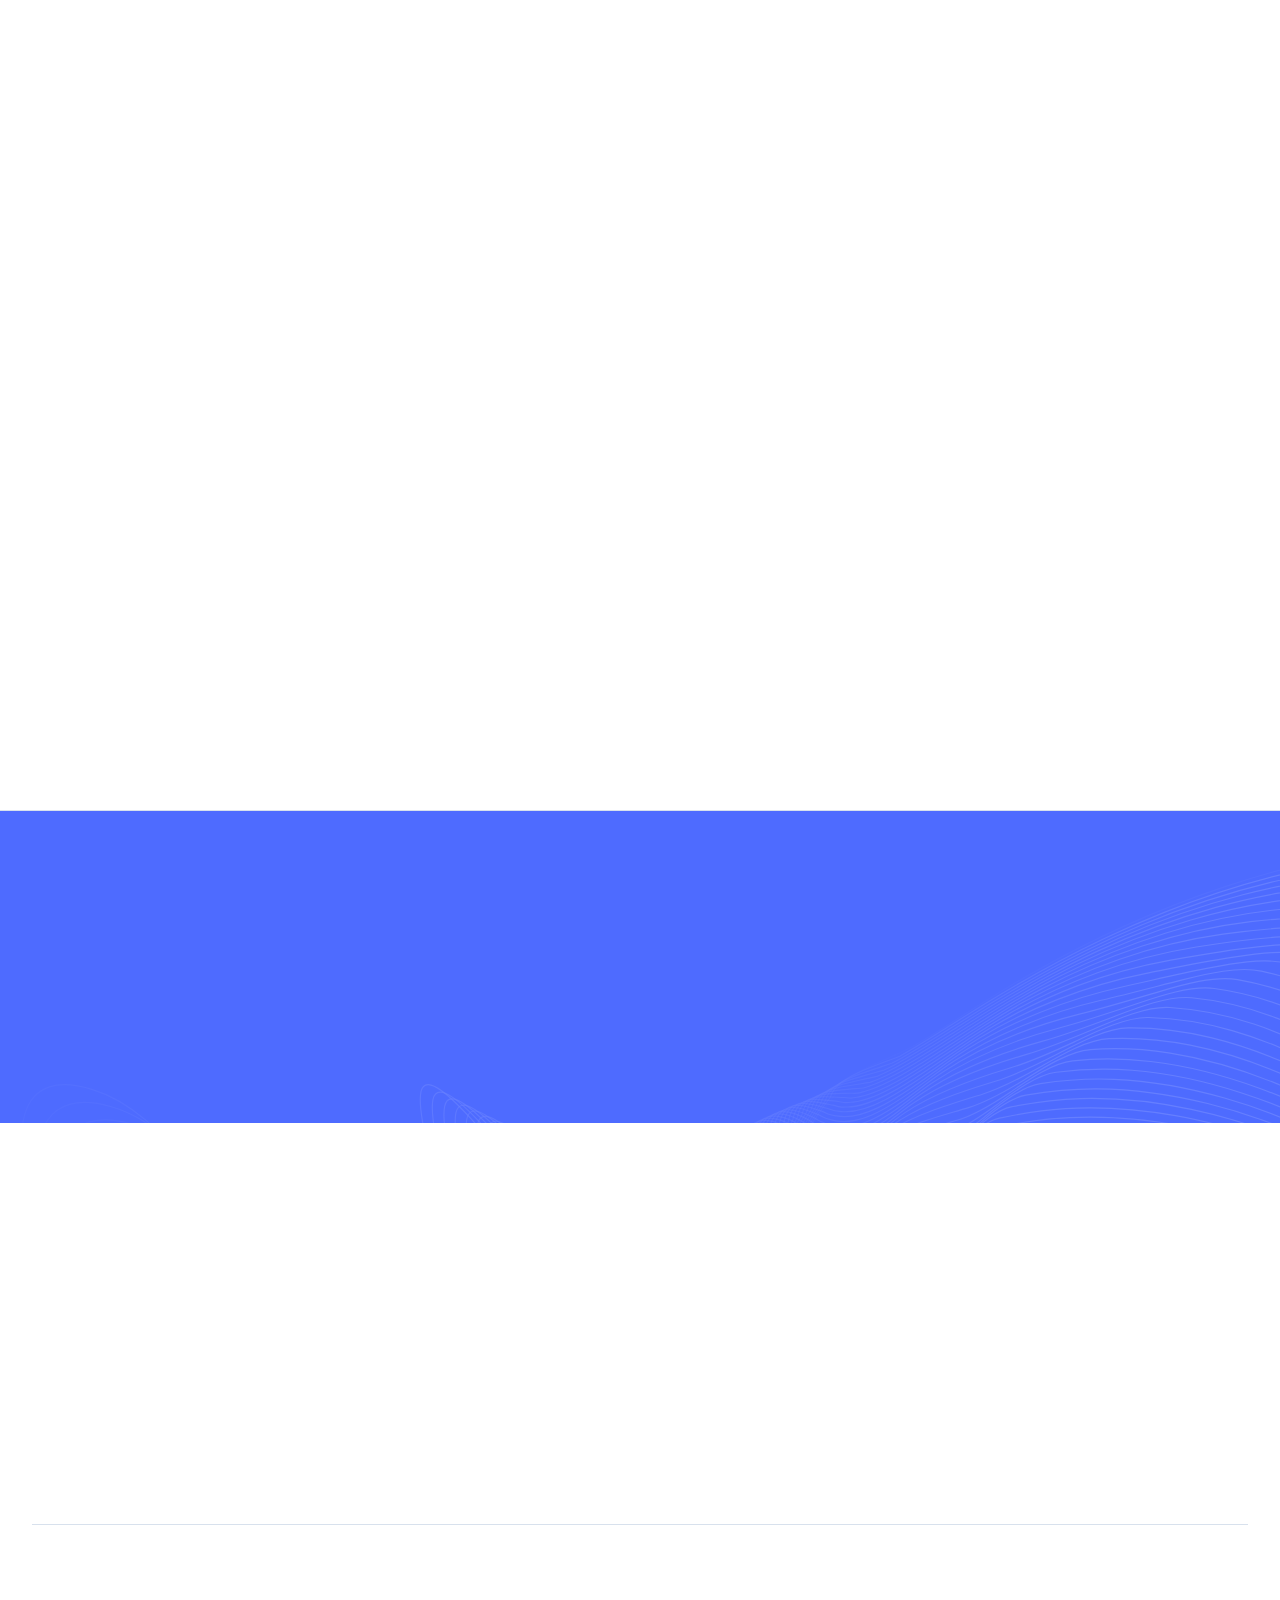
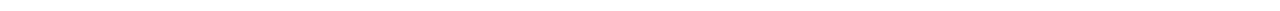
==== commit 5863f122: "kfop" ====
--- a/index.html
+++ b/index.html
@@ -148,7 +148,7 @@
               </div>
               <div>
                 <h4 class="ek yj go kk wm xb">Qualifications</h4>
-                <p>Lorem ipsum dolor sit amet conse adipiscing elit.</p>
+                <p></p>
               </div>
             </div>
 
@@ -159,7 +159,7 @@
               </div>
               <div>
                 <h4 class="ek yj go kk wm xb">6 mois de formations</h4>
-                <p>Lorem ipsum dolor sit amet conse adipiscing elit.</p>
+                <p></p>
               </div>
             </div>
 
@@ -170,7 +170,7 @@
               </div>
               <div>
                 <h4 class="ek yj go kk wm xb">3 mois d'incubation</h4>
-                <p>Lorem ipsum dolor sit amet conse adipiscing elit.</p>
+                <p></p>
               </div>
             </div>
           </div>
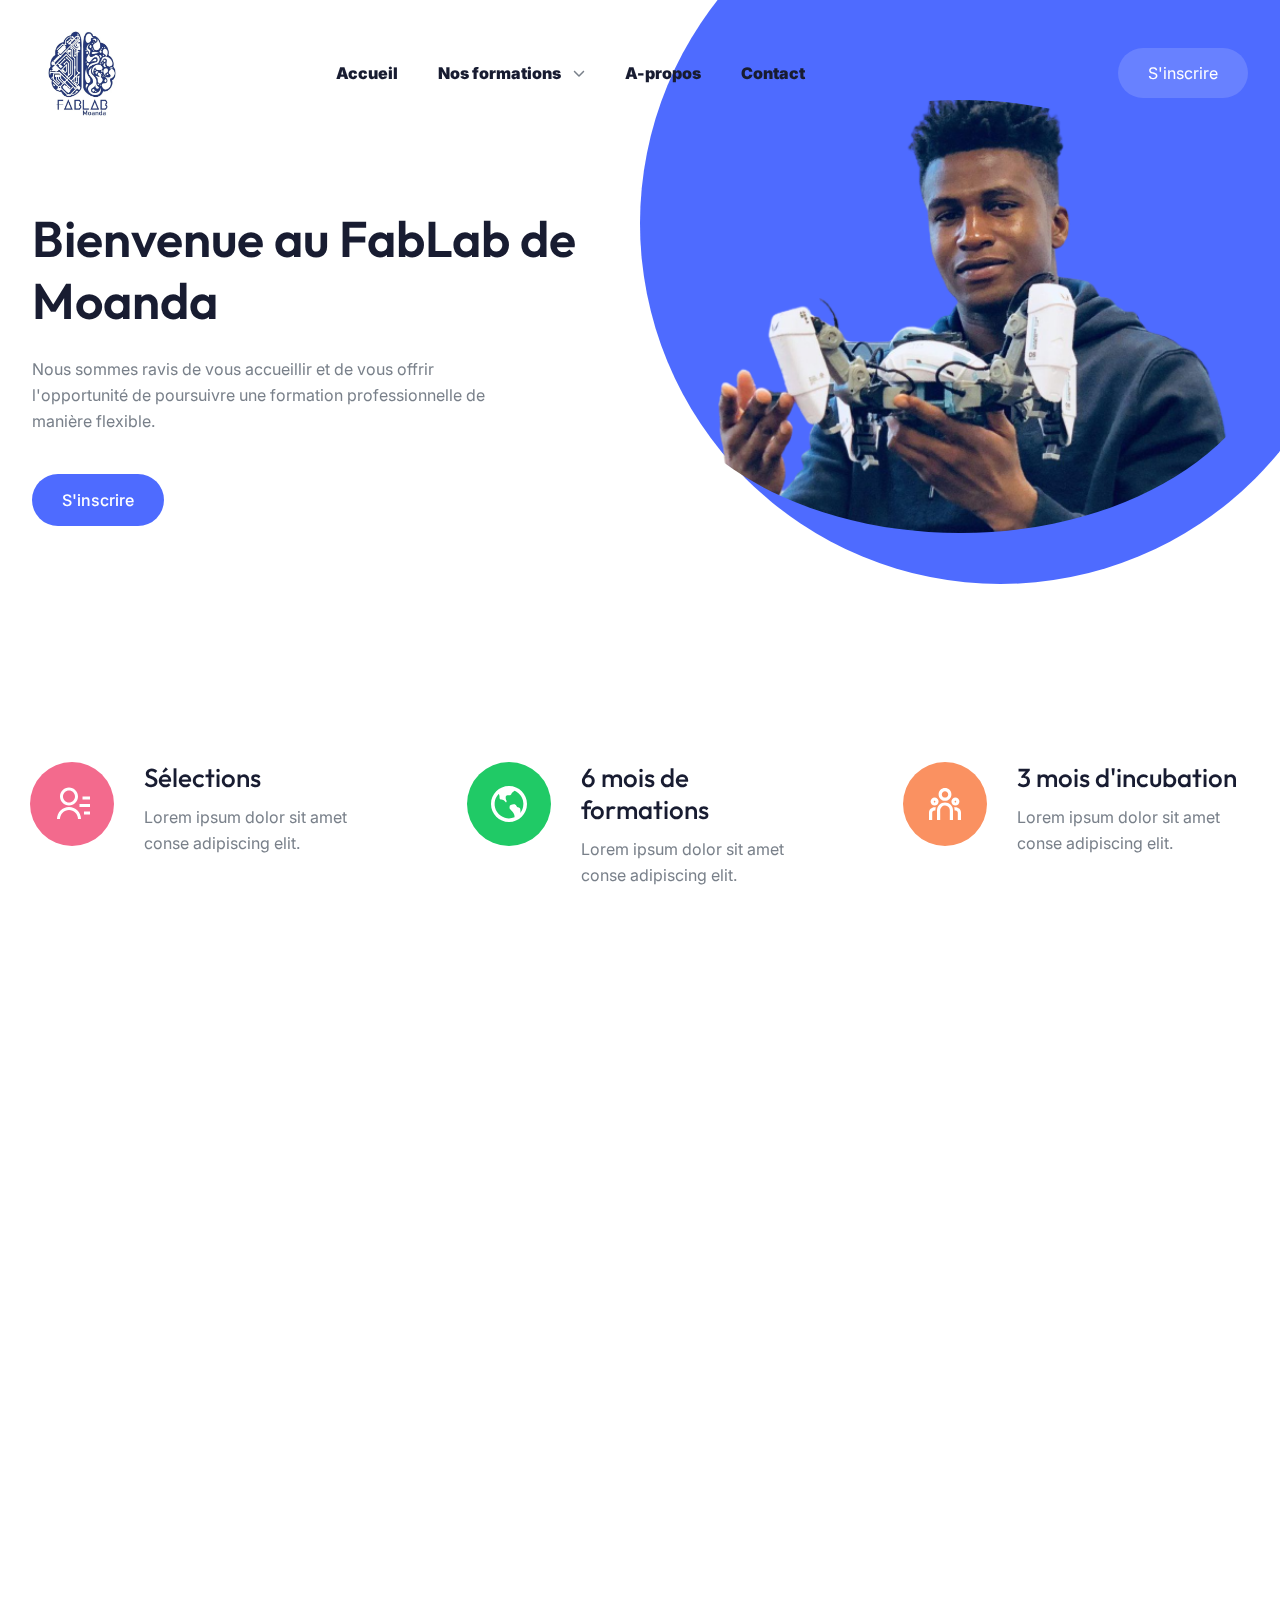
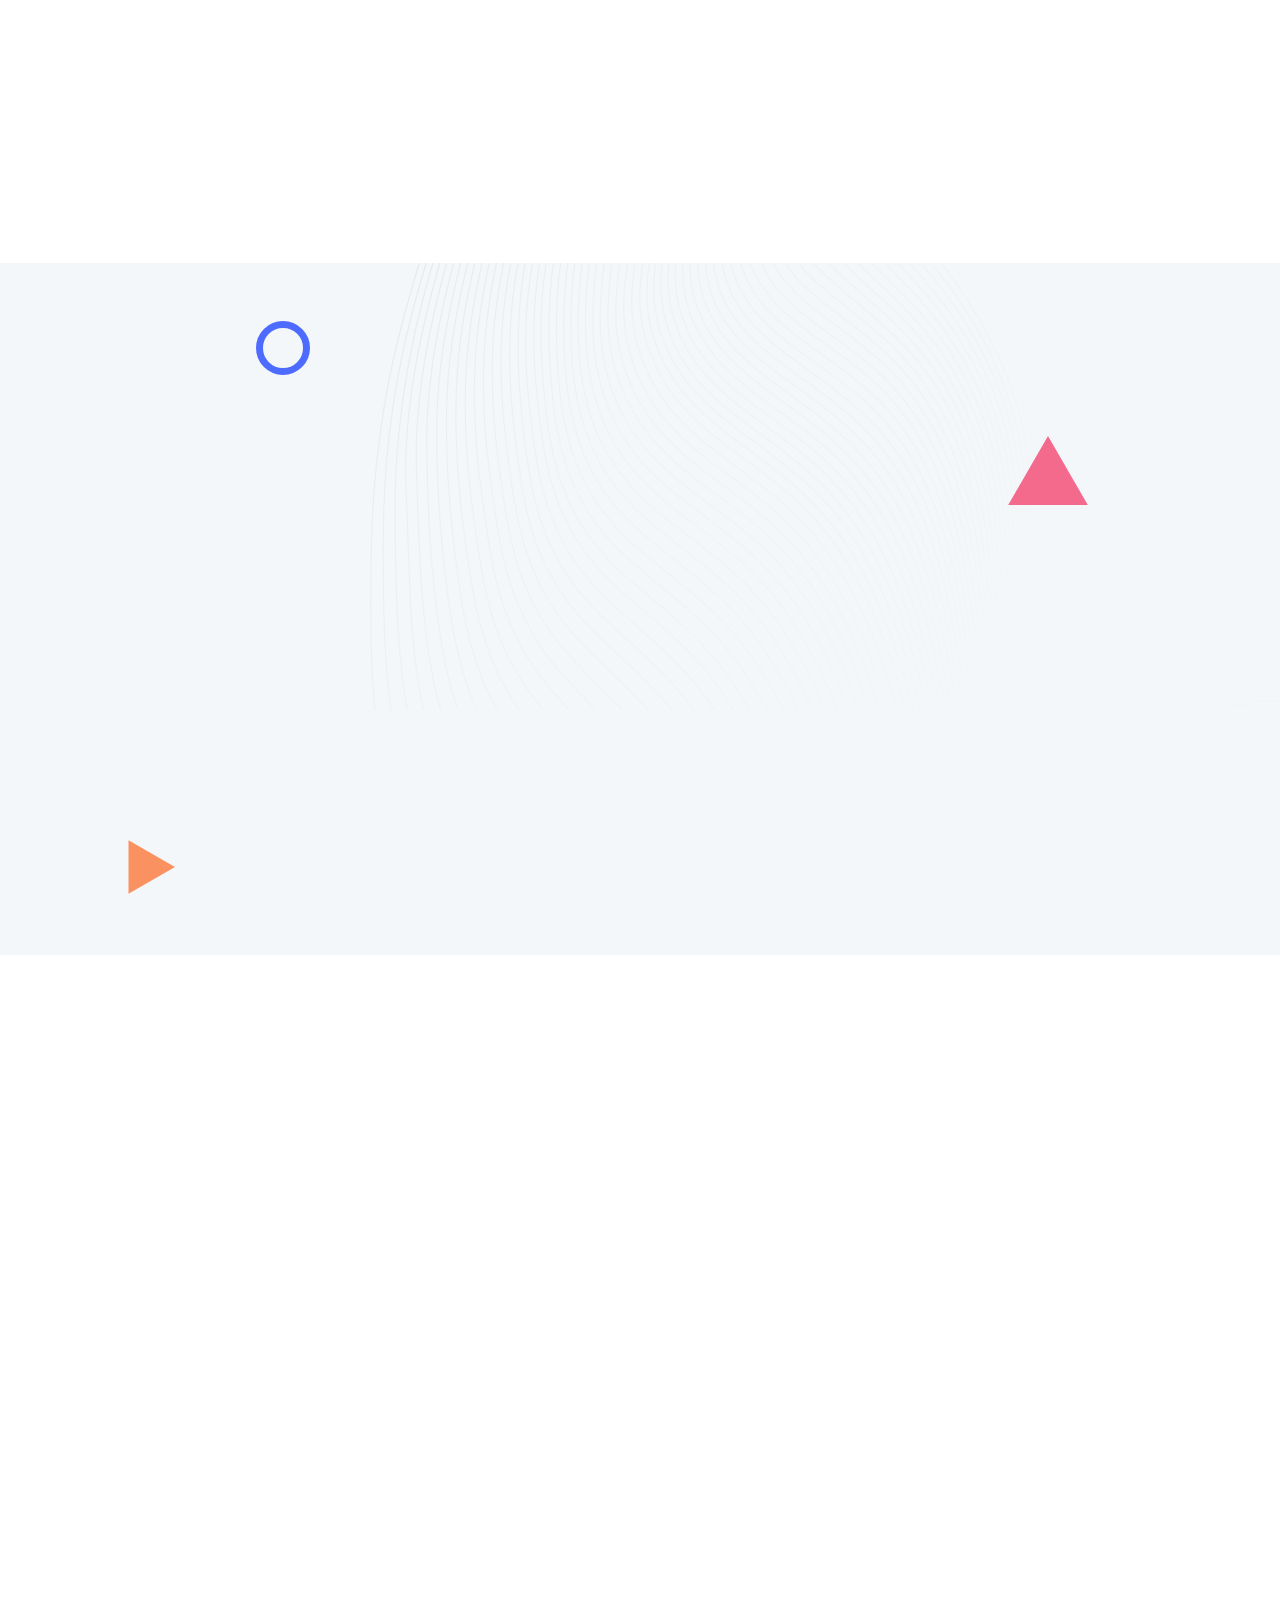
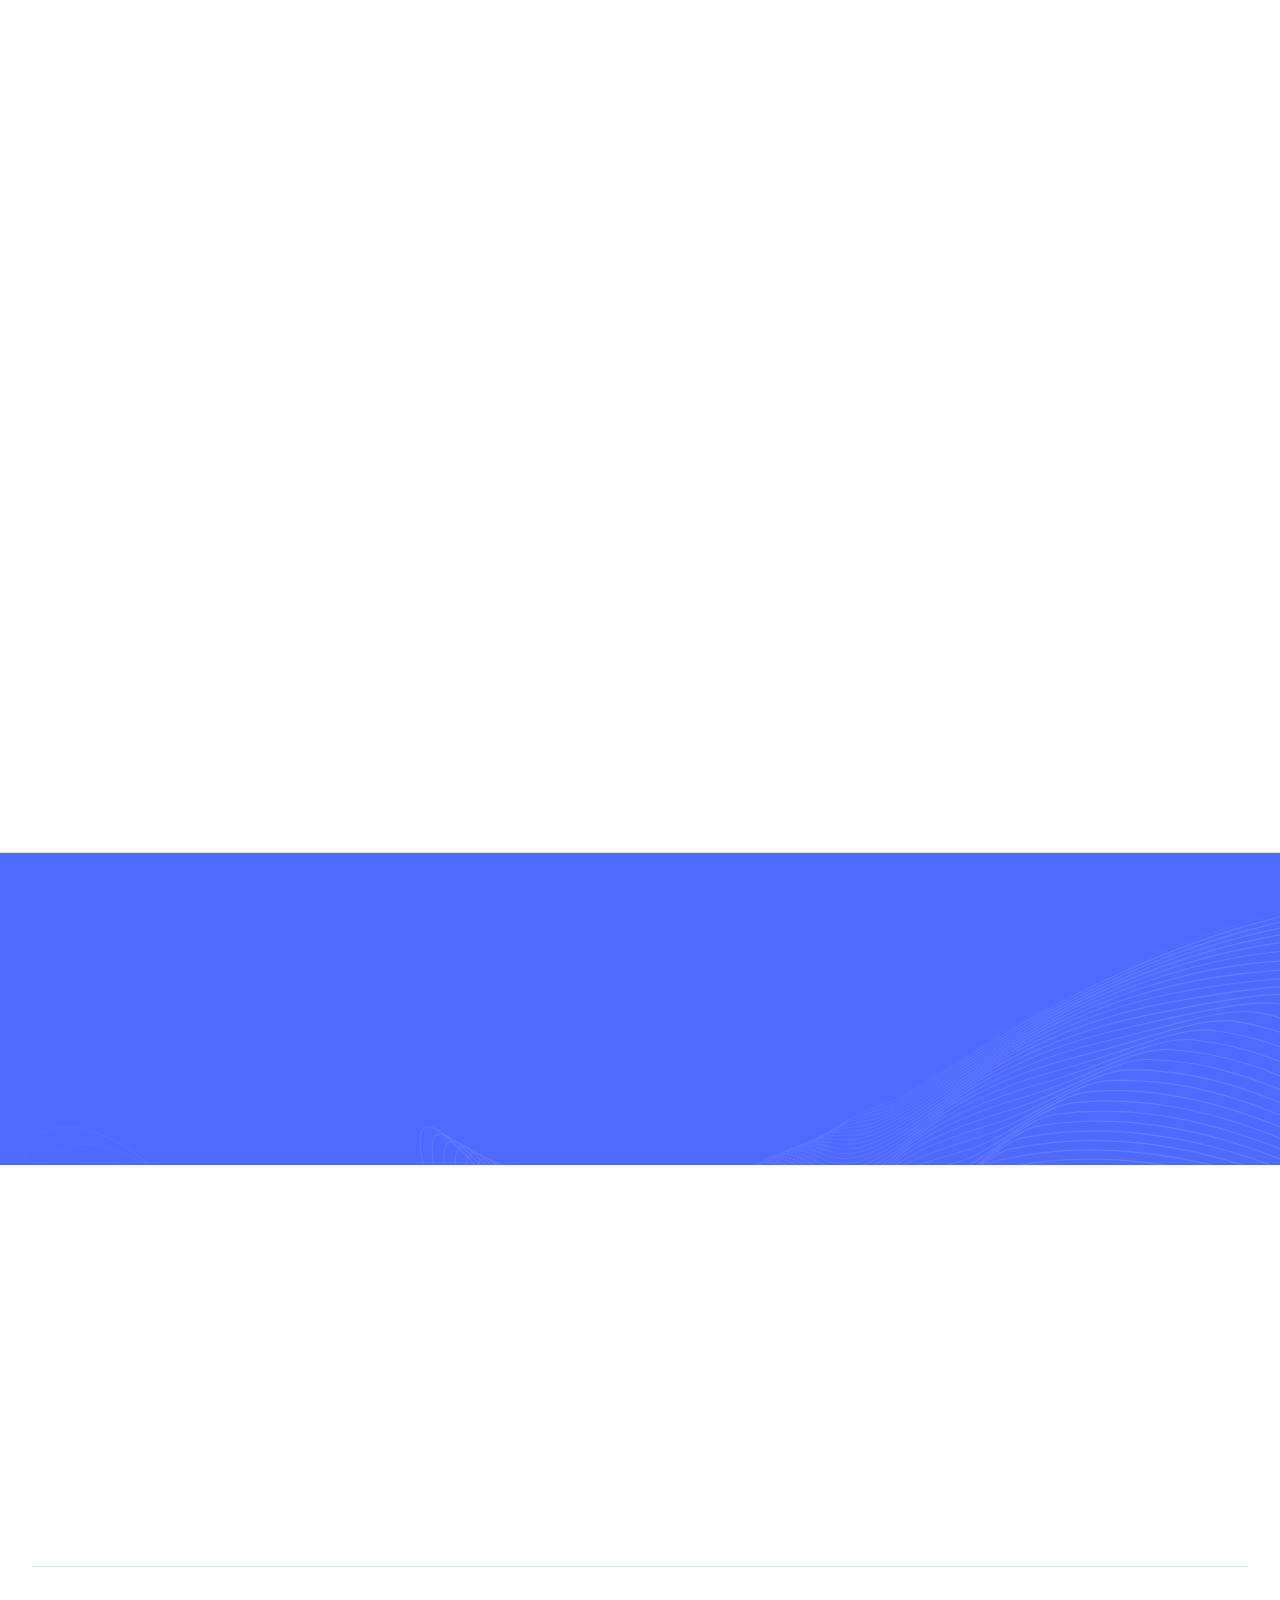
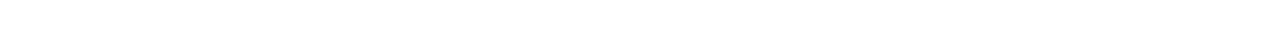
==== commit 333a7c77: "kfop" ====
--- a/index.html
+++ b/index.html
@@ -117,7 +117,7 @@
         <div class="bb ze ki xn 2xl:ud-px-0">
           <div class="tc _o">
             <div class="animate_left jn/2">
-              <h1 class="fk vj zp or kk wm wb">Bienvenue au FabLab de moanda</h1>
+              <h1 class="fk vj zp or kk wm wb">Bienvenue au FabLab de Moanda</h1>
               <p class="fq">
                 Nous sommes ravis de vous accueillir et de vous offrir l'opportunité de poursuivre une formation professionnelle de manière flexible.
 
@@ -147,8 +147,8 @@
                 <img src="images/icon-01.svg" alt="Icon" />
               </div>
               <div>
-                <h4 class="ek yj go kk wm xb">Qualifications</h4>
-                <p></p>
+                <h4 class="ek yj go kk wm xb">Sélections</h4>
+                <p>Lorem ipsum dolor sit amet conse adipiscing elit.</p>
               </div>
             </div>
 
@@ -159,7 +159,7 @@
               </div>
               <div>
                 <h4 class="ek yj go kk wm xb">6 mois de formations</h4>
-                <p></p>
+                <p>Lorem ipsum dolor sit amet conse adipiscing elit.</p>
               </div>
             </div>
 
@@ -170,7 +170,7 @@
               </div>
               <div>
                 <h4 class="ek yj go kk wm xb">3 mois d'incubation</h4>
-                <p></p>
+                <p>Lorem ipsum dolor sit amet conse adipiscing elit.</p>
               </div>
             </div>
           </div>
@@ -257,7 +257,7 @@
                   
                   <div class="tc wf ag">
                     <img src="images/icon-calender.svg" alt="Calender" />
-                    <p>Durée: <b>10 mois</b></p>
+                    <p>Durée: <b>9 mois</b></p>
                   </div>
                 </div>
                 <h4 class="ek tj ml il kk wm xl eq lb">
@@ -282,7 +282,7 @@
                 <div class="tc uf wf ag jq">
                   <div class="tc wf ag">
                     <img src="images/icon-calender.svg" alt="Calender" />
-                    <p>Durée: <b>10 mois</b></p>
+                    <p>Durée: <b>9 mois</b></p>
                   </div>
                 </div>
                 <h4 class="ek tj ml il kk wm xl eq lb">
@@ -308,7 +308,7 @@
                 <div class="tc uf wf ag jq">
                   <div class="tc wf ag">
                     <img src="images/icon-calender.svg" alt="Calender" />
-                    <p>Durée: <b>10 mois</b></p>
+                    <p>Durée: <b>9 mois</b></p>
                   </div>
                 </div>
                 <h4 class="ek tj ml il kk wm xl eq lb">
@@ -360,7 +360,7 @@
             <!-- Service Item -->
             <div class="animate_top sg oi pi zq ml il am cn _m">
               <img src="images/icon-04.svg" alt="Icon" />
-              <h4 class="ek zj kk wm nb _b">Qualifications</h4>
+              <h4 class="ek zj kk wm nb _b">Sélections</h4>
               <p>Pendant environ 1 mois, les profils des participants seront en observation. </p>
             </div>
 
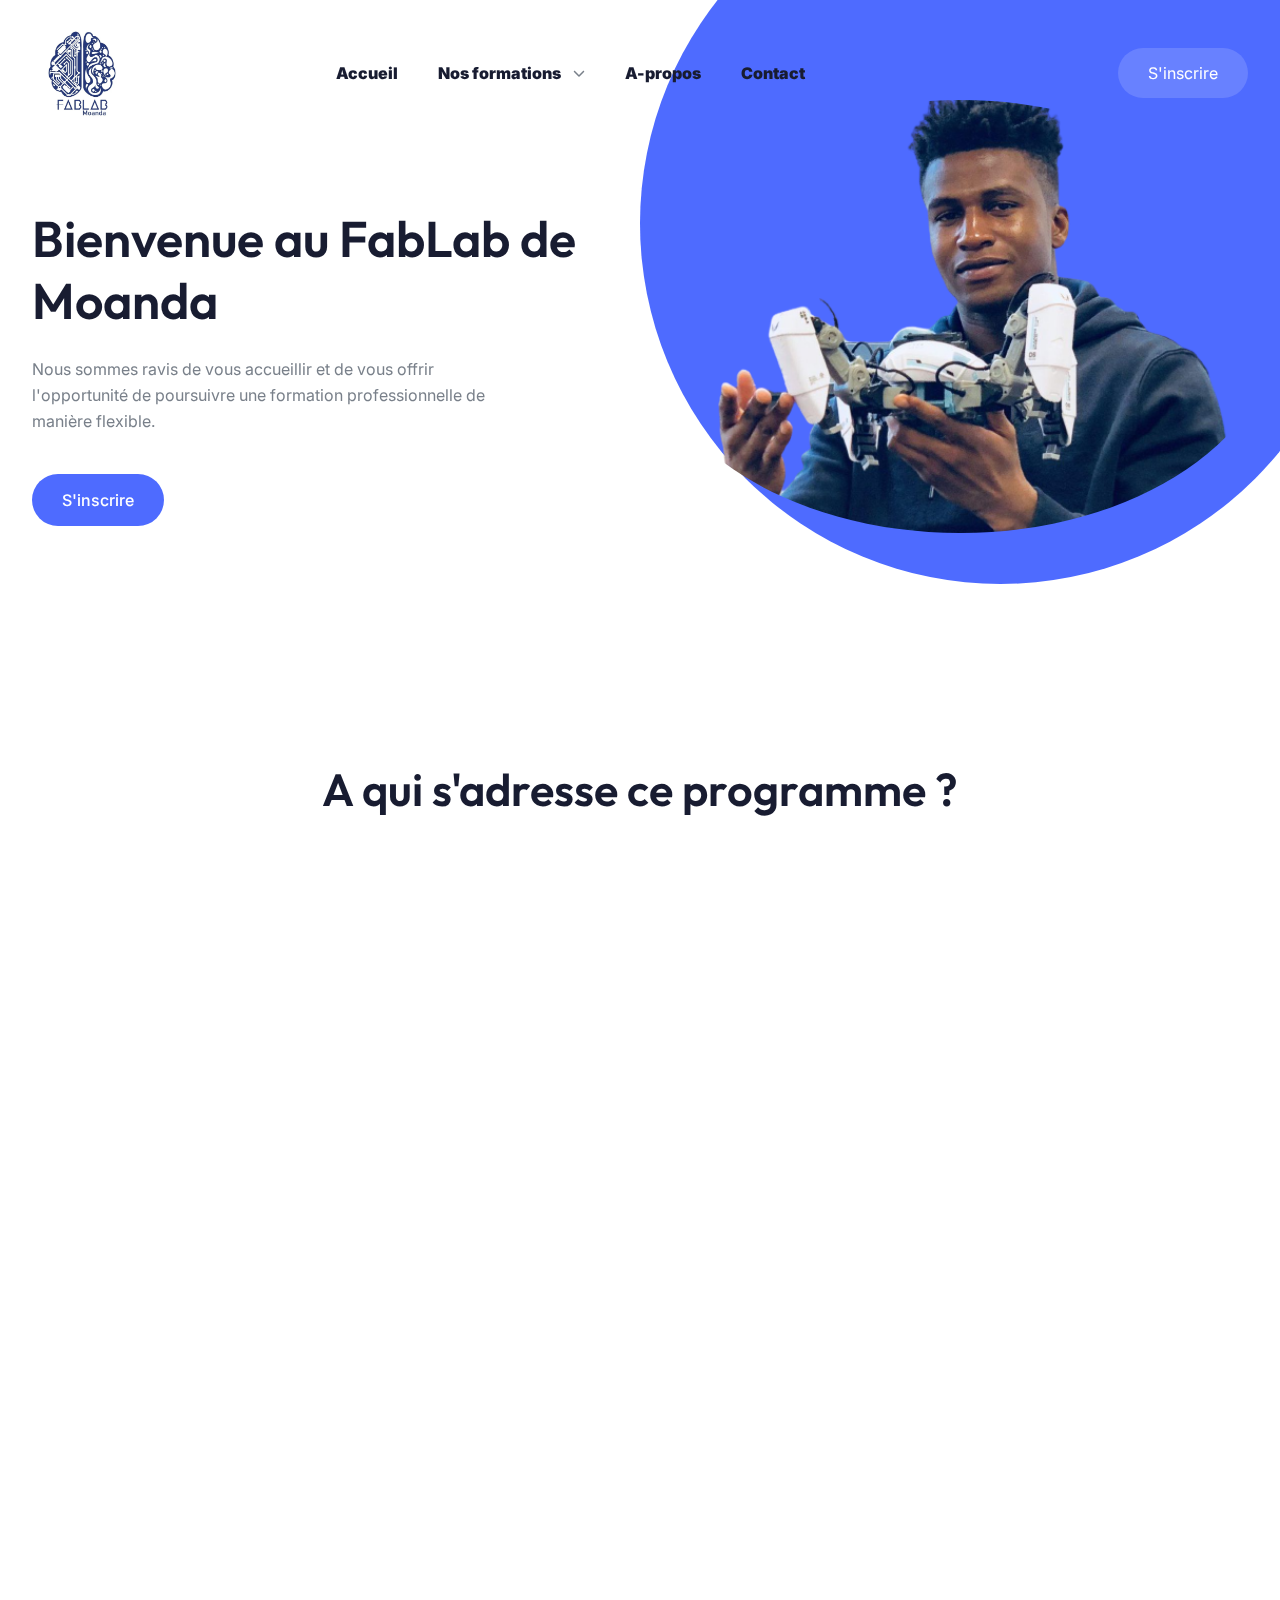
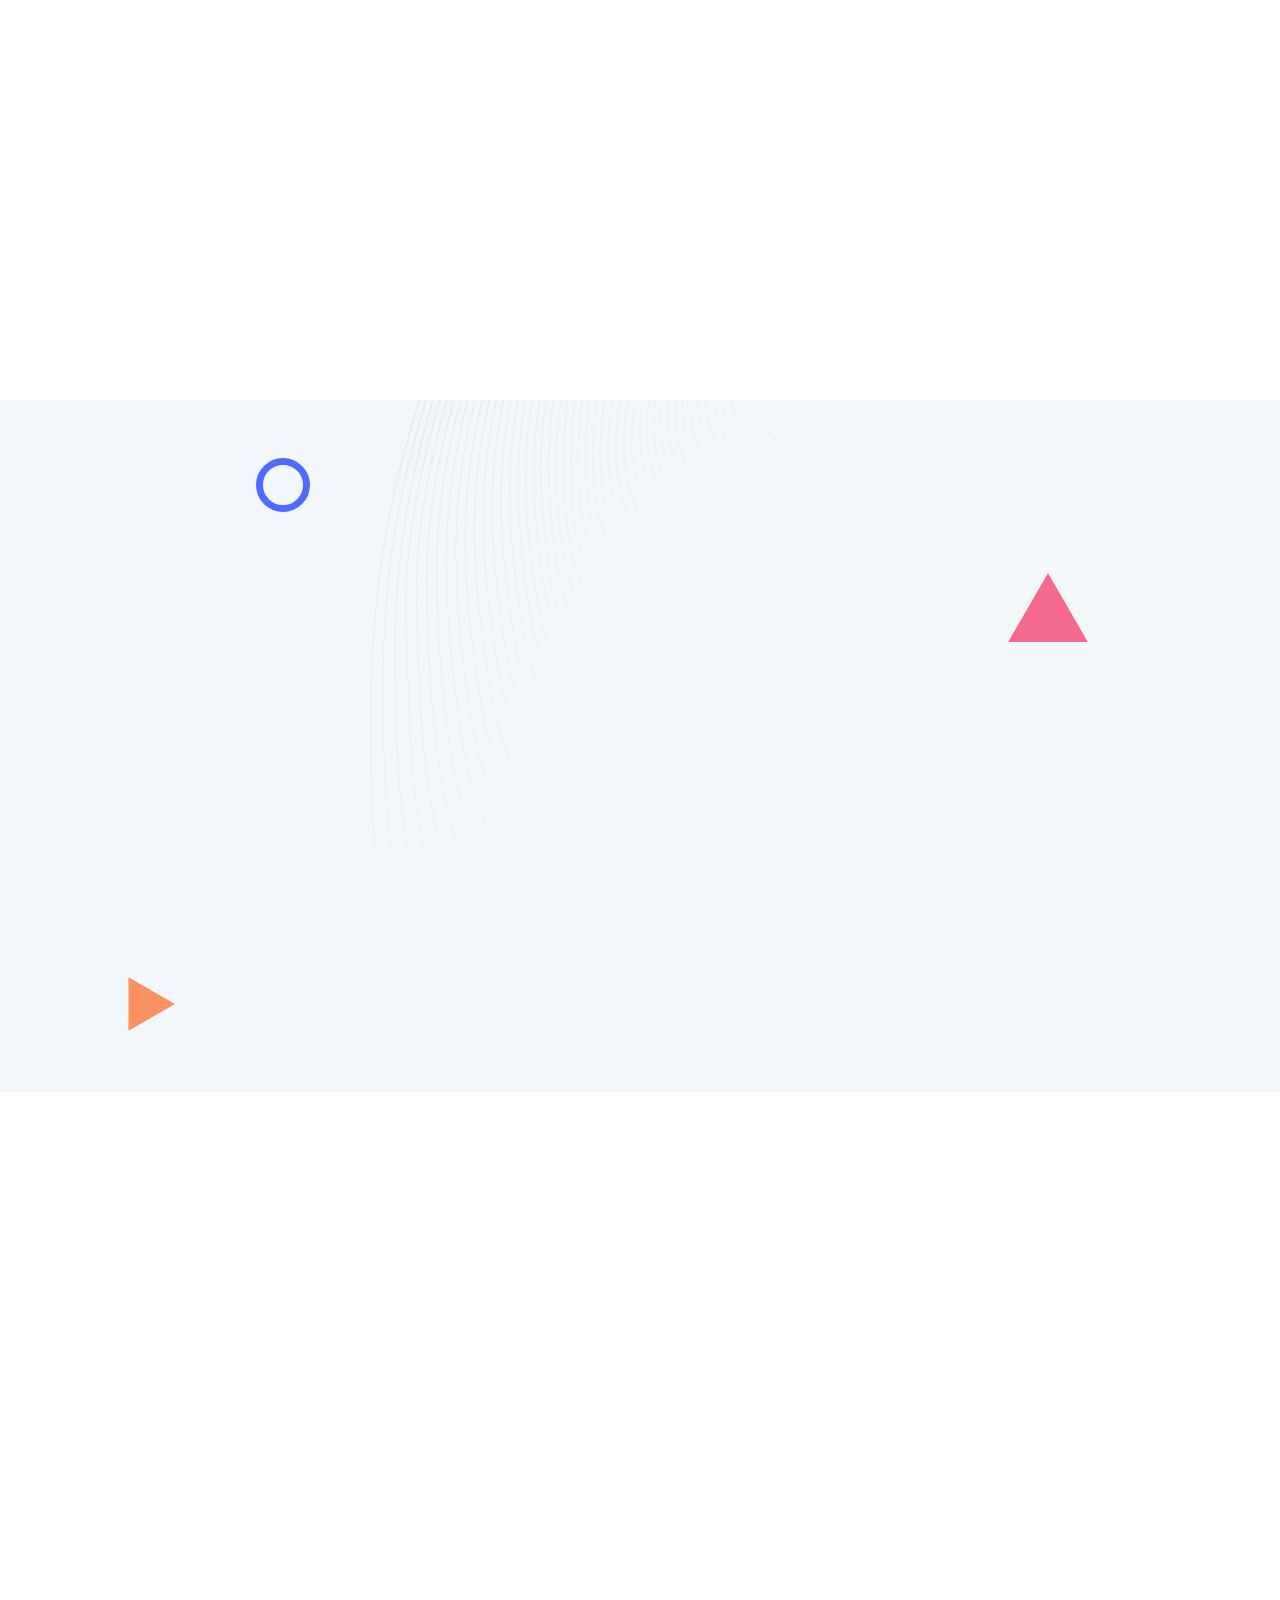
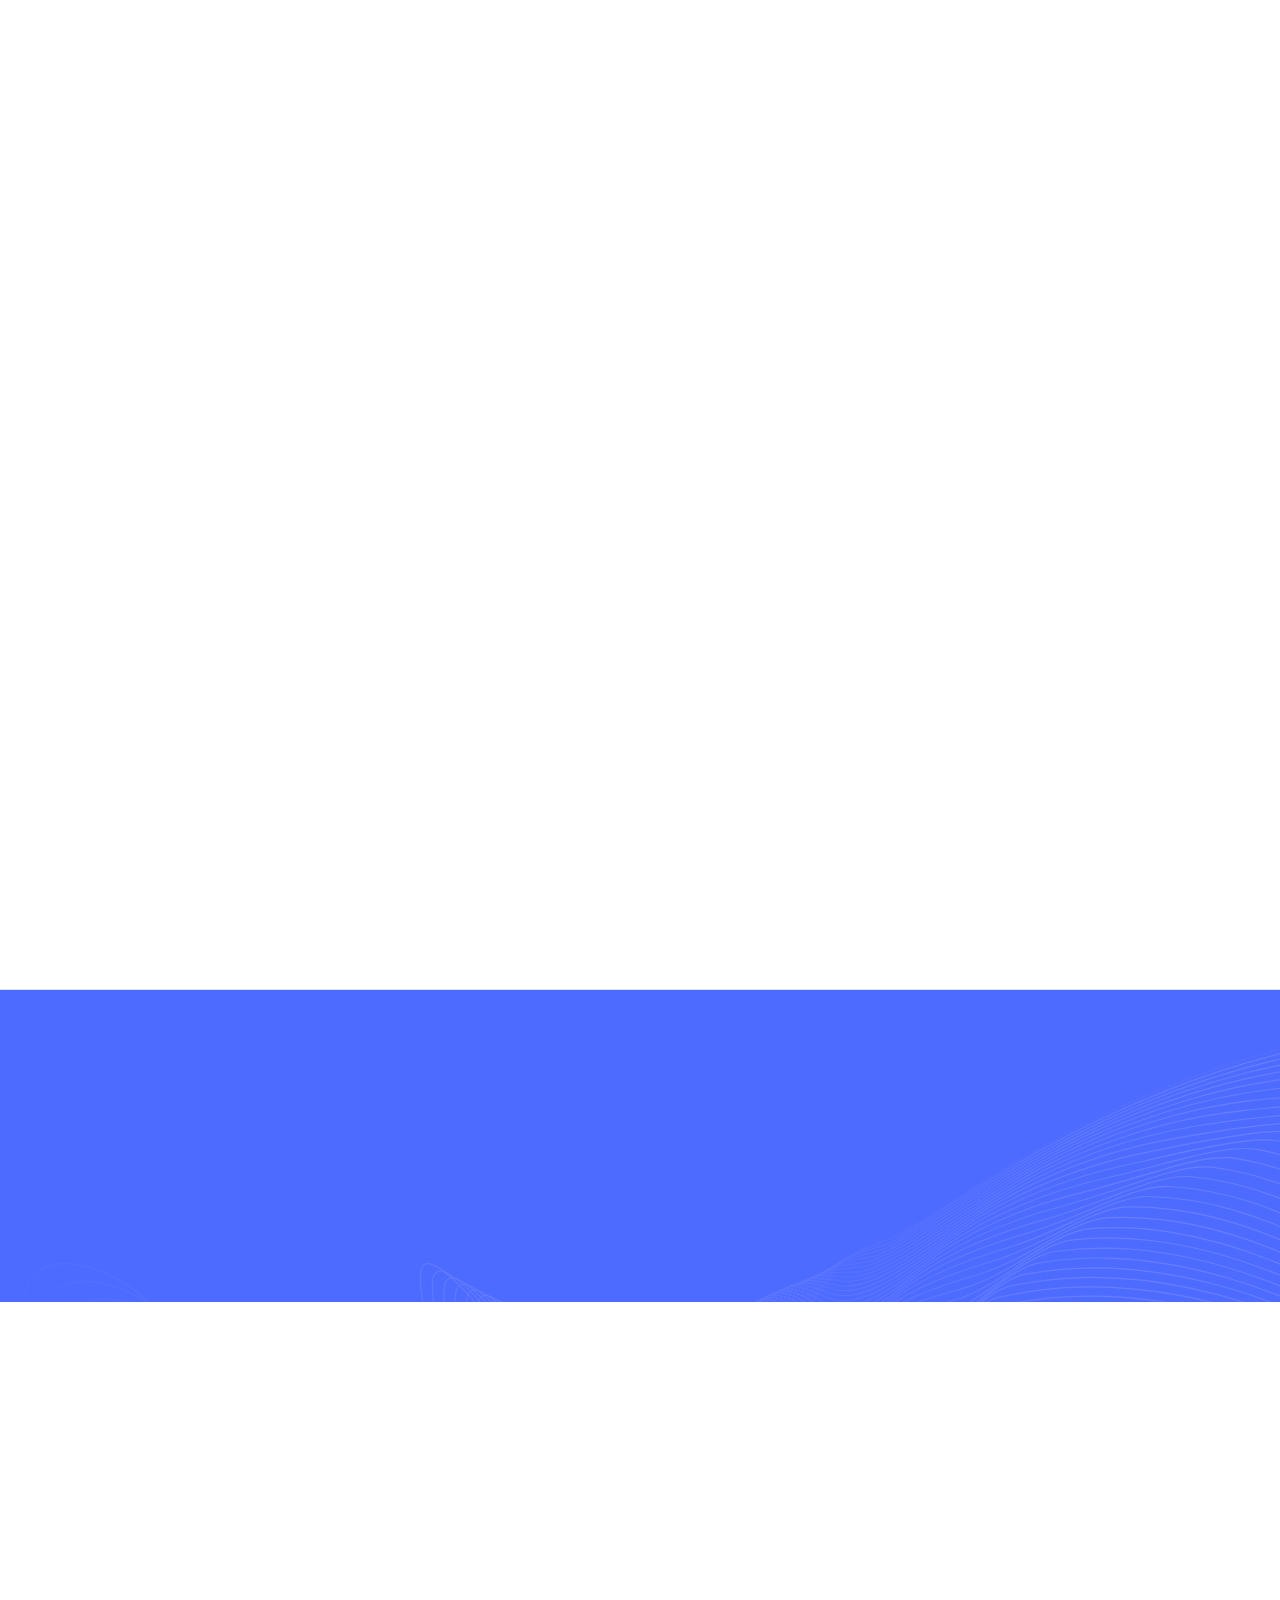
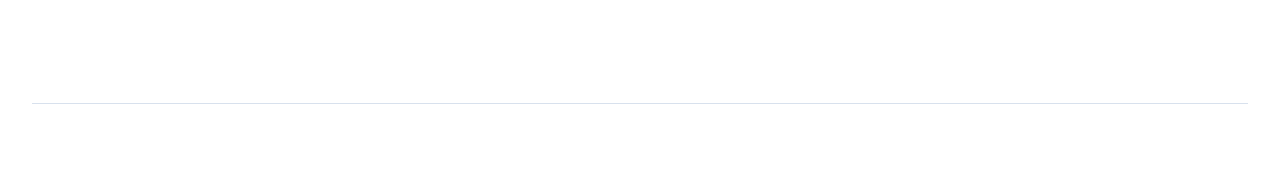
==== commit 58c7e7a1: "kfop" ====
--- a/index.html
+++ b/index.html
@@ -138,6 +138,27 @@
       <!-- ===== Hero End ===== -->
 
       <!-- ===== Small Features Start ===== -->
+      <section class="lj tp kr">
+        <!-- Section Title Start -->
+        <div
+          x-data="{ sectionTitle: `A qui s'adresse ce programme ?`, sectionTitleText: ``}"
+        >
+          <div class="animate_top bb ze rj ki xn vq">
+    <h2
+            x-text="sectionTitle"
+            class="fk vj pr kk wm on/5 gq/2 bb _b"
+    >
+    </h2>
+    <p class="bb on/5 wo/5 hq" x-text="sectionTitleText"></p>
+</div>
+
+
+        </div>
+        <!-- Section Title End -->
+
+        
+      </section>
+      
       <section id="features">
         <div class="bb ze ki yn 2xl:ud-px-12.5">
           <div class="tc uf zo xf ap zf bp mq">
@@ -147,8 +168,8 @@
                 <img src="images/icon-01.svg" alt="Icon" />
               </div>
               <div>
-                <h4 class="ek yj go kk wm xb">Sélections</h4>
-                <p>Lorem ipsum dolor sit amet conse adipiscing elit.</p>
+                <h4 class="ek yj go kk wm xb">Homme / Femme</h4>
+                <p>Lorem, ipsum dolor sit amet consectetur adipisicing elit.</p>
               </div>
             </div>
 
@@ -158,8 +179,8 @@
                 <img src="images/icon-02.svg" alt="Icon" />
               </div>
               <div>
-                <h4 class="ek yj go kk wm xb">6 mois de formations</h4>
-                <p>Lorem ipsum dolor sit amet conse adipiscing elit.</p>
+                <h4 class="ek yj go kk wm xb">Age</h4>
+                <p>Cette formation s'adresse aux hommes et femmes dont l'âge varie entre <b>15</b> et <b>40</b> ans</p>
               </div>
             </div>
 
@@ -169,8 +190,8 @@
                 <img src="images/icon-03.svg" alt="Icon" />
               </div>
               <div>
-                <h4 class="ek yj go kk wm xb">3 mois d'incubation</h4>
-                <p>Lorem ipsum dolor sit amet conse adipiscing elit.</p>
+                <h4 class="ek yj go kk wm xb">Conditions</h4>
+                <p>Il vous suffit juste d'être motivé(e) et disposé(e)</p>
               </div>
             </div>
           </div>
